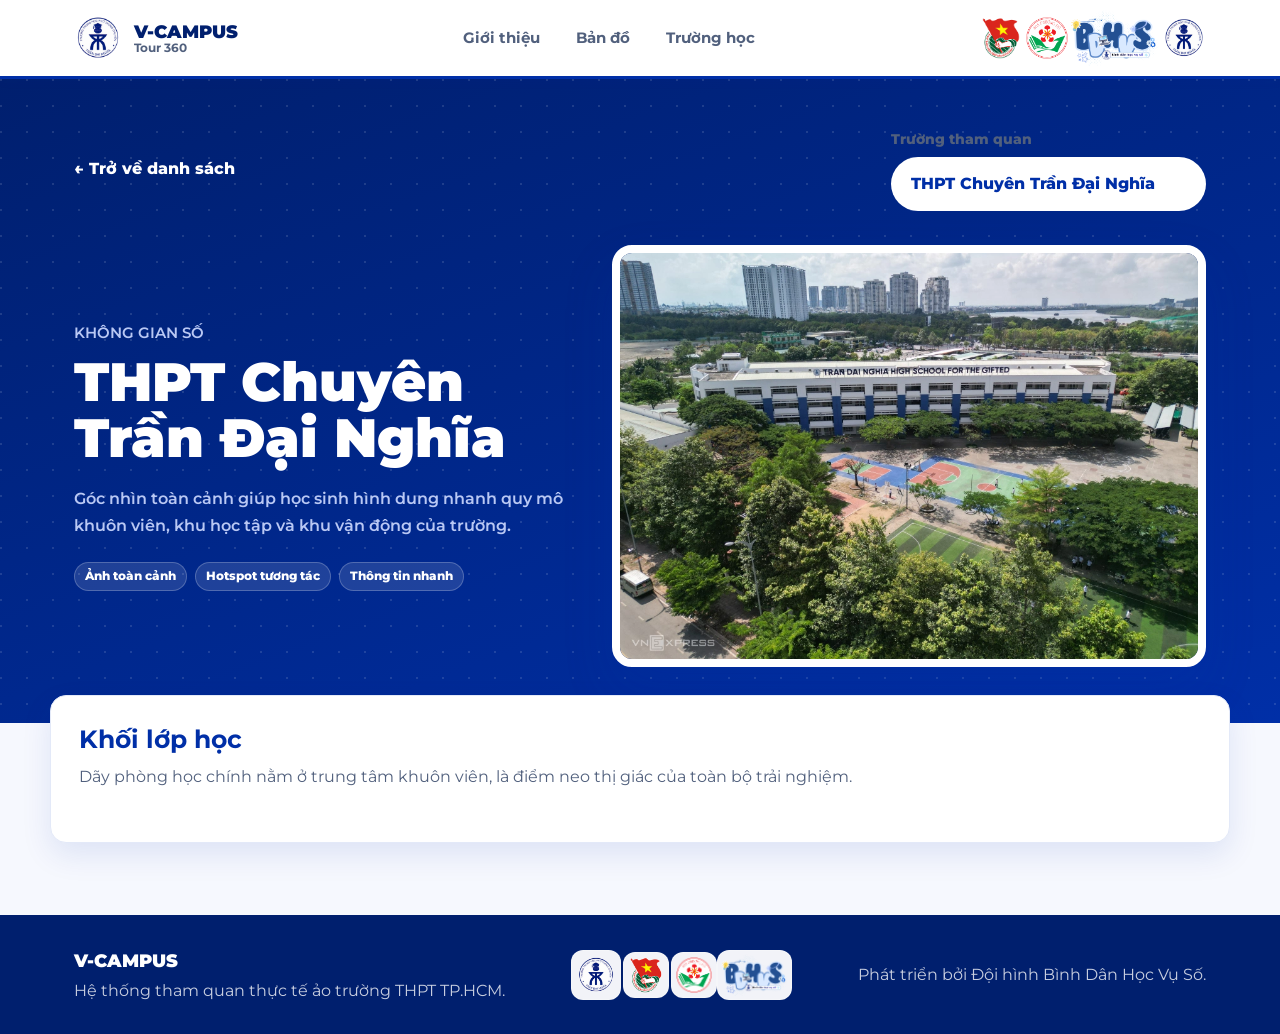
==== tour360.html @ 8bfc9ebc "Update tour360.html" ====
<!DOCTYPE html>
<html lang="vi">
<head>
    <meta charset="UTF-8">
    <meta name="viewport" content="width=device-width, initial-scale=1.0">
    <meta name="description" content="Trải nghiệm tour 360 trong dự án V-CAMPUS.">
    <title>Tour 360 | V-CAMPUS</title>
    <link href="https://fonts.googleapis.com/css2?family=Montserrat:wght@400;500;600;700;800;900&display=swap" rel="stylesheet">
    <link rel="stylesheet" href="assets/css/style.css">
</head>
<body data-page="tour" class="tour-page">
    <header class="site-header">
        <div class="container header-inner">
            <a class="brand" href="index.html" aria-label="V-CAMPUS trang chủ">
                <img src="assets/images/logos/truong.png" alt="Logo Trường THPT chuyên Trần Đại Nghĩa" class="brand-logo">
                <span class="brand-text">
                    <strong>V-CAMPUS</strong>
                    <small>Tour 360</small>
                </span>
            </a>

            <nav class="site-nav" aria-label="Điều hướng chính">
                <a href="index.html#gioi-thieu">Giới thiệu</a>
                <a href="index.html#ban-do">Bản đồ</a>
                <a href="index.html#truong-hoc">Trường học</a>
            </nav>

            <div class="partner-logos" aria-label="Đơn vị đồng hành">
                <img src="assets/images/logos/doan.png" alt="Logo Đoàn Thanh niên">
                <img src="assets/images/logos/hpd.png" alt="Logo Hoa Phượng Đỏ">
                <img src="assets/images/logos/bdhvs-tight.png" alt="Logo Bình Dân Học Vụ Số" class="logo-bdhvs">
                <img src="assets/images/logos/truong.png" alt="Logo Trường THPT chuyên Trần Đại Nghĩa" class="logo-tdn">
            </div>
        </div>
    </header>

    <main>
        <section class="tour-hero">
            <div class="container">
                <div class="tour-topbar">
                    <a class="back-link" href="index.html#truong-hoc">&larr; Trở về danh sách</a>

                    <label class="selector-wrap tour-selector" for="tourSchoolSelect">
                        <span>Trường tham quan</span>
                        <select id="tourSchoolSelect" class="map-selector">
                            <option value="trandainghia">THPT Chuyên Trần Đại Nghĩa</option>
                            <option value="lehongphong">THPT Chuyên Lê Hồng Phong</option>
                        </select>
                    </label>
                </div>

                <div class="tour-grid">
                    <div class="tour-copy">
                        <p class="eyebrow">Không gian số</p>
                        <h1 id="tourTitle">THPT Chuyên Trần Đại Nghĩa</h1>
                        <p id="tourSubtitle">Góc nhìn toàn cảnh giúp học sinh hình dung nhanh quy mô khuôn viên, khu học tập và khu vận động của trường.</p>
                        <div class="tour-status-row" aria-label="Trạng thái tour">
                            <span>Ảnh toàn cảnh</span>
                            <span>Hotspot tương tác</span>
                            <span>Thông tin nhanh</span>
                        </div>
                    </div>

                    <div class="tour-viewer" aria-label="Khung tham quan 360">
                        <img id="tourImage" src="assets/images/anhchinh.png" alt="Không gian tham quan của THPT Chuyên Trần Đại Nghĩa">
                        <div id="tourHotspots"></div>
                    </div>
                </div>
            </div>
        </section>

        <section class="container tour-info" aria-live="polite">
            <h2 id="tourInfoTitle">Khối lớp học</h2>
            <p id="tourInfoText">Dãy phòng học chính nằm ở trung tâm khuôn viên, là điểm neo thị giác của toàn bộ trải nghiệm.</p>
            <div id="tourInfoList" class="tour-info-list"></div>
        </section>
    </main>

    <footer class="site-footer">
        <div class="container footer-inner">
            <div>
                <strong>V-CAMPUS</strong>
                <p>Hệ thống tham quan thực tế ảo trường THPT TP.HCM.</p>
            </div>
            <div class="footer-logos" aria-label="Logo đơn vị đồng hành">
                <img src="assets/images/logos/truong.png" alt="Logo Trường THPT chuyên Trần Đại Nghĩa" class="logo-tdn">
                <img src="assets/images/logos/doan.png" alt="Logo Đoàn Thanh niên">
                <img src="assets/images/logos/hpd.png" alt="Logo Hoa Phượng Đỏ">
                <img src="assets/images/logos/bdhvs-tight.png" alt="Logo Bình Dân Học Vụ Số" class="logo-bdhvs">
            </div>
            <p>Phát triển bởi Đội hình Bình Dân Học Vụ Số.</p>
        </div>
    </footer>

    <script src="assets/js/main.js"></script>
</body>
</html>
---- assets/css/style.css ----
:root {
    --klein: #002FA7;
    --klein-deep: #001F6E;
    --klein-600: #1D47C4;
    --klein-400: #5C7BE0;
    --klein-200: #B9C8F4;
    --klein-50: #EEF2FD;
    --paper: #F6F8FE;
    --white: #FFFFFF;
    --gold: #F4B53F;
    --hpd-red: #E63946;
    --ink: #0E1B3D;
    --ink-soft: #51607D;
    --line: #E3E9F8;
    --radius: 16px;
    --shadow-sm: 0 2px 10px rgba(0, 47, 167, .06);
    --shadow-md: 0 12px 30px rgba(0, 47, 167, .10);
    --shadow-lg: 0 22px 50px rgba(0, 47, 167, .16);
}

* {
    box-sizing: border-box;
    margin: 0;
    padding: 0;
}

html {
    scroll-behavior: smooth;
}

body {
    background: var(--paper);
    color: var(--ink);
    font-family: Montserrat, "Segoe UI", Arial, sans-serif;
    font-size: 1.02rem;
    line-height: 1.7;
    letter-spacing: 0;
}

img {
    display: block;
    max-width: 100%;
}

a {
    color: inherit;
}

button,
select,
a {
    -webkit-tap-highlight-color: transparent;
}

button:focus-visible,
select:focus-visible,
a:focus-visible {
    outline: 3px solid var(--klein-400);
    outline-offset: 3px;
}

.container {
    max-width: 1180px;
    margin: 0 auto;
    padding: 0 24px;
}

.site-header {
    position: sticky;
    top: 0;
    z-index: 50;
    background: rgba(255, 255, 255, .94);
    border-bottom: 3px solid var(--klein);
    box-shadow: var(--shadow-sm);
    backdrop-filter: blur(14px);
}

.header-inner {
    min-height: 76px;
    display: grid;
    grid-template-columns: auto 1fr auto;
    align-items: center;
    gap: 24px;
}

.brand {
    display: inline-flex;
    align-items: center;
    gap: 12px;
    color: var(--klein-deep);
    text-decoration: none;
}

.brand-logo {
    width: 48px;
    height: 48px;
    object-fit: contain;
}

.brand-text {
    display: grid;
    line-height: 1.1;
}

.brand-text strong {
    font-size: 1.1rem;
    font-weight: 900;
}

.brand-text small {
    color: var(--ink-soft);
    font-size: .76rem;
    font-weight: 700;
}

.site-nav {
    display: flex;
    justify-content: center;
    gap: 10px;
}

.site-nav a {
    border-radius: 999px;
    color: var(--ink-soft);
    font-size: .95rem;
    font-weight: 700;
    padding: 8px 13px;
    text-decoration: none;
    transition: background .2s ease, color .2s ease;
}

.site-nav a:hover {
    background: var(--klein-50);
    color: var(--klein);
}

.partner-logos {
    display: flex;
    align-items: center;
    justify-content: flex-end;
    gap: 4px;
}

.partner-logos img {
    width: 42px;
    height: 42px;
    object-fit: contain;
}

.partner-logos .logo-bdhvs {
    width: auto;
    height: 56px;
    margin-left: -2px;
    object-fit: contain;
}

.partner-logos .logo-tdn {
    width: 44px;
    height: 44px;
    margin-left: -1px;
    object-fit: contain;
}

.hero-section {
    position: relative;
    width: 100%;
    margin: 0 0 58px;
    overflow: hidden;
    background:
        radial-gradient(circle at 1px 1px, rgba(255, 255, 255, .13) 1px, transparent 0) 0 0 / 26px 26px,
        linear-gradient(160deg, var(--klein) 0%, #0A37B5 55%, var(--klein-600) 100%);
    color: var(--white);
}

.hero-grid {
    display: grid;
    grid-template-columns: minmax(0, 1fr) minmax(320px, .95fr);
    align-items: center;
    gap: 40px;
    padding-top: 62px;
    padding-bottom: 74px;
}

.eyebrow,
.section-kicker,
.panel-label {
    color: var(--gold);
    font-size: .92rem;
    font-weight: 800;
    text-transform: uppercase;
}

.hero-title {
    margin-top: 8px;
    color: var(--white);
    font-size: 5rem;
    font-weight: 900;
    line-height: .95;
    text-shadow: 4px 4px 0 var(--gold);
}

.hero-subtitle {
    max-width: 620px;
    margin-top: 22px;
    color: var(--klein-200);
    font-size: 1.18rem;
    font-weight: 600;
}

.hero-actions {
    display: flex;
    flex-wrap: wrap;
    gap: 12px;
    margin-top: 28px;
}

.btn {
    display: inline-flex;
    align-items: center;
    justify-content: center;
    min-height: 48px;
    border: 0;
    border-radius: 999px;
    cursor: pointer;
    font: inherit;
    font-weight: 800;
    line-height: 1.2;
    padding: 13px 26px;
    text-align: center;
    text-decoration: none;
    transition: transform .25s ease, box-shadow .25s ease, background .25s ease, color .25s ease, border-color .25s ease;
    white-space: normal;
}

.btn-primary {
    background: var(--klein);
    box-shadow: 0 6px 16px rgba(0, 47, 167, .28);
    color: var(--white);
}

.btn-primary:hover {
    background: var(--klein-deep);
    box-shadow: 0 10px 22px rgba(0, 47, 167, .36);
    transform: translateY(-2px);
}

.btn-ghost {
    background: transparent;
    border: 2px solid rgba(255, 255, 255, .88);
    color: var(--white);
}

.btn-ghost:hover {
    background: var(--white);
    color: var(--klein);
    transform: translateY(-2px);
}

.hero-tags {
    display: flex;
    flex-wrap: wrap;
    gap: 10px;
    margin-top: 24px;
}

.hero-tags span {
    border: 1px solid rgba(255, 255, 255, .26);
    border-radius: 999px;
    color: var(--white);
    font-size: .9rem;
    font-weight: 700;
    padding: 6px 12px;
}

.hero-media {
    position: relative;
    margin: 0;
}

.hero-media img {
    width: 100%;
    aspect-ratio: 16 / 10;
    border: 8px solid var(--white);
    border-radius: 20px;
    box-shadow: var(--shadow-lg);
    object-fit: cover;
}

.hero-media figcaption {
    margin-top: 12px;
    color: rgba(255, 255, 255, .76);
    font-size: .92rem;
    font-weight: 600;
    text-align: center;
}

.hero-floating-panel {
    position: absolute;
    right: 22px;
    bottom: 42px;
    width: min(240px, calc(100% - 44px));
    background: rgba(255, 255, 255, .94);
    border: 1px solid rgba(255, 255, 255, .55);
    border-left: 5px solid var(--gold);
    border-radius: 14px;
    box-shadow: 0 16px 34px rgba(0, 31, 110, .22);
    color: var(--ink);
    display: grid;
    gap: 2px;
    padding: 14px 16px;
}

.hero-floating-panel span {
    color: var(--klein-600);
    font-size: .75rem;
    font-weight: 800;
    text-transform: uppercase;
}

.hero-floating-panel strong {
    color: var(--klein-deep);
    font-size: 1.15rem;
    font-weight: 900;
}

.hero-floating-panel small {
    color: var(--ink-soft);
    font-size: .8rem;
    font-weight: 700;
}

.section-heading {
    max-width: 720px;
}

.section-heading.centered {
    margin: 0 auto 34px;
    text-align: center;
}

.section-heading h2 {
    color: var(--klein);
    font-size: 2.2rem;
    font-weight: 800;
    line-height: 1.18;
    margin-top: 6px;
}

.info-section {
    background: var(--klein-50);
    border: 1px solid var(--line);
    border-radius: var(--radius);
    box-shadow: var(--shadow-sm);
    margin-bottom: 74px;
    padding: 48px 40px;
}

.info-grid {
    display: grid;
    grid-template-columns: repeat(2, minmax(0, 1fr));
    gap: 22px;
    margin-top: 28px;
}

.info-panel {
    background: var(--white);
    border: 1px solid var(--line);
    border-radius: var(--radius);
    padding: 28px;
}

.info-panel h3 {
    color: var(--klein);
    font-size: 1.55rem;
    font-weight: 800;
    line-height: 1.24;
    margin: 8px 0 10px;
}

.campaign-hpd h3 {
    color: var(--hpd-red);
}

.info-panel p,
.school-card p,
.map-details p,
.tour-copy p,
.tour-info p,
.site-footer p {
    color: var(--ink-soft);
}

.process-strip {
    display: grid;
    grid-template-columns: repeat(3, minmax(0, 1fr));
    gap: 12px;
    margin-top: 22px;
}

.process-strip div {
    background: var(--white);
    border: 1px solid var(--line);
    border-radius: 14px;
    display: grid;
    gap: 4px;
    padding: 16px;
}

.process-strip span {
    color: var(--gold);
    font-size: .8rem;
    font-weight: 900;
}

.process-strip strong {
    color: var(--klein);
    font-size: .98rem;
    font-weight: 900;
}

.process-strip p {
    color: var(--ink-soft);
    font-size: .88rem;
    font-weight: 600;
    line-height: 1.5;
}

.map-section {
    margin-bottom: 80px;
}

.map-header {
    display: flex;
    align-items: flex-end;
    justify-content: space-between;
    gap: 24px;
    margin-bottom: 20px;
}

.selector-wrap {
    display: grid;
    gap: 6px;
    min-width: 240px;
}

.selector-wrap span {
    color: var(--ink-soft);
    font-size: .9rem;
    font-weight: 800;
}

.map-selector {
    width: 100%;
    appearance: none;
    background: var(--white);
    border: 2px solid var(--klein);
    border-radius: 999px;
    color: var(--klein);
    cursor: pointer;
    font: inherit;
    font-weight: 800;
    padding: 11px 42px 11px 18px;
}

.map-layout {
    display: grid;
    grid-template-columns: minmax(0, 1fr) 320px;
    gap: 22px;
    align-items: stretch;
}

.map-container {
    position: relative;
    overflow: hidden;
    background: var(--klein-50);
    border: 1px solid var(--line);
    border-radius: 20px;
    box-shadow: var(--shadow-md);
    padding: 18px;
}

.map-image {
    width: 100%;
    min-height: 360px;
    border-radius: 14px;
    object-fit: contain;
}

.map-pins {
    position: absolute;
    inset: 18px;
}

.map-legend {
    position: absolute;
    left: 34px;
    bottom: 34px;
    display: flex;
    flex-wrap: wrap;
    gap: 8px;
    background: rgba(255, 255, 255, .92);
    border: 1px solid var(--line);
    border-radius: 999px;
    box-shadow: var(--shadow-sm);
    padding: 8px 10px;
}

.map-legend span {
    align-items: center;
    color: var(--ink-soft);
    display: inline-flex;
    font-size: .78rem;
    font-weight: 800;
    gap: 6px;
}

.dot {
    width: 10px;
    height: 10px;
    border-radius: 50%;
    display: inline-block;
}

.dot-school {
    background: var(--klein);
}

.dot-active {
    background: var(--gold);
}

.map-pin {
    position: absolute;
    width: 24px;
    height: 24px;
    background: var(--klein);
    border: 3px solid var(--white);
    border-radius: 50%;
    box-shadow: 0 4px 10px rgba(0, 31, 110, .45);
    cursor: pointer;
    transform: translate(-50%, -50%);
    transition: transform .25s ease, background .25s ease;
}

.map-pin:hover,
.map-pin:focus-visible,
.map-pin.is-active {
    background: var(--gold);
    transform: translate(-50%, -50%) scale(1.55);
}

.map-pin::after {
    position: absolute;
    left: 50%;
    top: -42px;
    transform: translateX(-50%);
    background: var(--klein-deep);
    border-radius: 8px;
    color: var(--white);
    content: attr(data-title);
    font-size: .78rem;
    font-weight: 800;
    opacity: 0;
    padding: 6px 10px;
    pointer-events: none;
    transition: opacity .2s ease, top .2s ease;
    white-space: nowrap;
}

.map-pin:hover::after,
.map-pin:focus-visible::after,
.map-pin.is-active::after {
    opacity: 1;
    top: -36px;
}

.map-details {
    align-self: stretch;
    background: var(--white);
    border: 1px solid var(--line);
    border-radius: var(--radius);
    box-shadow: var(--shadow-sm);
    display: flex;
    flex-direction: column;
    justify-content: center;
    padding: 28px;
}

.map-details h3 {
    color: var(--klein);
    font-size: 1.45rem;
    font-weight: 800;
    line-height: 1.24;
    margin: 14px 0 10px;
}

.map-details .btn {
    align-self: flex-start;
    margin-top: 22px;
}

.badge {
    align-self: flex-start;
    background: var(--klein-200);
    border-radius: 999px;
    color: var(--klein-deep);
    display: inline-flex;
    font-size: .82rem;
    font-weight: 800;
    line-height: 1.2;
    padding: 6px 12px;
}

.schools-section {
    margin-bottom: 84px;
}

.card-grid {
    display: grid;
    grid-template-columns: repeat(2, minmax(0, 1fr));
    gap: 28px;
}

.school-card {
    overflow: hidden;
    background: var(--white);
    border: 1px solid var(--line);
    border-radius: var(--radius);
    box-shadow: var(--shadow-sm);
    display: flex;
    flex-direction: column;
    transition: transform .25s ease, border-color .25s ease, box-shadow .25s ease;
}

.school-card:hover {
    border-color: var(--klein-400);
    box-shadow: 0 18px 36px rgba(0, 47, 167, .14);
    transform: translateY(-8px);
}

.school-card img {
    width: 100%;
    aspect-ratio: 16 / 9;
    object-fit: cover;
}

.card-content {
    display: flex;
    flex: 1;
    flex-direction: column;
    padding: 26px;
}

.card-content h3 {
    color: var(--klein);
    font-size: 1.3rem;
    font-weight: 800;
    line-height: 1.25;
    margin: 12px 0 10px;
}

.card-content p {
    flex: 1;
    margin-bottom: 16px;
}

.card-content .btn {
    align-self: flex-start;
}

.card-meta,
.tour-status-row {
    display: flex;
    flex-wrap: wrap;
    gap: 8px;
}

.card-meta {
    margin-bottom: 22px;
}

.card-meta span,
.tour-status-row span {
    border: 1px solid var(--line);
    border-radius: 999px;
    color: var(--klein-deep);
    font-size: .78rem;
    font-weight: 800;
    line-height: 1.2;
    padding: 6px 10px;
}

.card-meta span {
    background: var(--klein-50);
}

.site-footer {
    background: var(--klein-deep);
    color: var(--white);
    padding: 30px 0;
}

.footer-inner {
    display: flex;
    align-items: center;
    justify-content: space-between;
    gap: 24px;
}

.site-footer strong {
    font-size: 1.15rem;
    font-weight: 900;
}

.site-footer p {
    color: rgba(255, 255, 255, .78);
}

.footer-logos {
    display: flex;
    align-items: center;
    justify-content: center;
    gap: 2px;
    flex-shrink: 0;
}

.footer-logos img {
    width: 46px;
    height: 46px;
    object-fit: contain;
    background: rgba(255, 255, 255, .95);
    border: 1px solid rgba(255, 255, 255, .22);
    border-radius: 12px;
    padding: 4px;
}

.footer-logos .logo-tdn {
    width: 50px;
    height: 50px;
}

.footer-logos .logo-bdhvs {
    width: auto;
    height: 50px;
    margin-left: -2px;
    padding: 3px;
}

.reveal {
    opacity: 0;
    transform: translateY(24px);
    transition: opacity .6s ease, transform .6s ease;
}

.reveal.in {
    opacity: 1;
    transform: none;
}

.tour-page {
    min-height: 100vh;
}

.tour-hero {
    background:
        radial-gradient(circle at 1px 1px, rgba(255, 255, 255, .12) 1px, transparent 0) 0 0 / 26px 26px,
        linear-gradient(160deg, var(--klein-deep), var(--klein));
    color: var(--white);
    padding: 48px 0 56px;
}

.tour-topbar {
    align-items: center;
    display: flex;
    justify-content: space-between;
    gap: 18px;
    margin-bottom: 34px;
}

.back-link {
    color: var(--white);
    font-weight: 800;
    text-decoration: none;
}

.tour-selector {
    max-width: 320px;
}

.tour-selector .map-selector {
    border-color: rgba(255, 255, 255, .82);
}

.tour-grid {
    align-items: center;
    display: grid;
    grid-template-columns: minmax(0, .85fr) minmax(360px, 1fr);
    gap: 34px;
}

.tour-copy h1 {
    font-size: 3.35rem;
    font-weight: 900;
    line-height: 1.05;
    margin: 8px 0 18px;
}

.tour-copy p {
    color: var(--klein-200);
    font-weight: 600;
}

.tour-status-row {
    margin-top: 22px;
}

.tour-status-row span {
    background: rgba(255, 255, 255, .12);
    border-color: rgba(255, 255, 255, .22);
    color: var(--white);
}

.tour-viewer {
    position: relative;
    overflow: hidden;
    min-height: 390px;
    background: var(--klein-deep);
    border: 8px solid var(--white);
    border-radius: 20px;
    box-shadow: var(--shadow-lg);
}

.tour-viewer img {
    width: 100%;
    height: 100%;
    min-height: 390px;
    object-fit: cover;
    transition: transform 1.2s ease;
}

.tour-viewer:hover img {
    transform: scale(1.04);
}

.hotspot {
    position: absolute;
    width: 34px;
    height: 34px;
    background: var(--gold);
    border: 3px solid var(--white);
    border-radius: 50%;
    box-shadow: 0 10px 20px rgba(0, 31, 110, .28);
    cursor: pointer;
    transform: translate(-50%, -50%);
}

.hotspot::after {
    position: absolute;
    inset: -9px;
    border: 1px solid rgba(255, 255, 255, .8);
    border-radius: 50%;
    content: "";
}

.hotspot:hover,
.hotspot:focus-visible,
.hotspot.is-active {
    background: var(--klein);
}

.tour-info {
    background: var(--white);
    border: 1px solid var(--line);
    border-radius: var(--radius);
    box-shadow: var(--shadow-md);
    margin: -28px auto 72px;
    padding: 28px;
    position: relative;
}

.tour-info h2 {
    color: var(--klein);
    font-size: 1.55rem;
    line-height: 1.25;
    margin-bottom: 8px;
}

.tour-info-list {
    display: grid;
    gap: 12px;
    grid-template-columns: repeat(3, minmax(0, 1fr));
    margin-top: 24px;
}

.tour-info-list div {
    background: var(--klein-50);
    border-radius: 12px;
    padding: 16px;
}

.tour-info-list strong {
    color: var(--klein);
    display: block;
    font-size: .9rem;
}

@media (max-width: 1040px) {
    .header-inner {
        grid-template-columns: 1fr;
        gap: 12px;
        padding-bottom: 14px;
        padding-top: 14px;
    }

    .brand,
    .site-nav,
    .partner-logos {
        justify-content: center;
    }

    .hero-grid,
    .map-layout,
    .tour-grid {
        grid-template-columns: 1fr;
    }

    .map-details {
        justify-content: flex-start;
    }
}

@media (max-width: 780px) {
    body {
        font-size: 1rem;
    }

    .container {
        padding: 0 18px;
    }

    .site-nav {
        flex-wrap: wrap;
    }

    .header-inner {
        gap: 8px;
        min-height: 0;
        padding-bottom: 10px;
        padding-top: 10px;
    }

    .partner-logos {
        display: none;
    }

    .hero-section {
        margin-bottom: 28px;
    }

    .hero-grid {
        gap: 18px;
        padding-top: 30px;
        padding-bottom: 38px;
    }

    .hero-title {
        font-size: 2.85rem;
    }

    .hero-subtitle {
        font-size: 1.02rem;
        line-height: 1.55;
        margin-top: 14px;
    }

    .hero-actions {
        margin-top: 18px;
    }

    .hero-floating-panel,
    .hero-tags,
    .hero-media figcaption {
        display: none;
    }

    .hero-media img {
        border-width: 6px;
        max-height: 175px;
    }

    .btn {
        min-height: 44px;
        padding: 11px 20px;
    }

    .section-heading h2 {
        font-size: 1.75rem;
    }

    .info-section {
        padding: 30px 20px;
    }

    .info-grid,
    .process-strip,
    .card-grid,
    .tour-info-list {
        grid-template-columns: 1fr;
    }

    .map-header,
    .footer-inner,
    .tour-topbar {
        align-items: stretch;
        flex-direction: column;
    }

    .selector-wrap,
    .tour-selector {
        max-width: none;
        width: 100%;
    }

    .map-container {
        padding: 12px;
    }

    .map-pins {
        inset: 12px;
    }

    .map-legend {
        left: 20px;
        right: 20px;
        bottom: 20px;
        border-radius: 14px;
        justify-content: center;
    }

    .map-image {
        min-height: 260px;
    }

    .map-pin::after {
        display: none;
    }

    .tour-copy h1 {
        font-size: 2.35rem;
    }

    .tour-viewer,
    .tour-viewer img {
        min-height: 280px;
    }
}

@media (prefers-reduced-motion: reduce) {
    html {
        scroll-behavior: auto;
    }

    *,
    *::before,
    *::after {
        transition-duration: .01ms !important;
        animation-duration: .01ms !important;
        animation-iteration-count: 1 !important;
    }

    .reveal {
        opacity: 1;
        transform: none;
    }
}
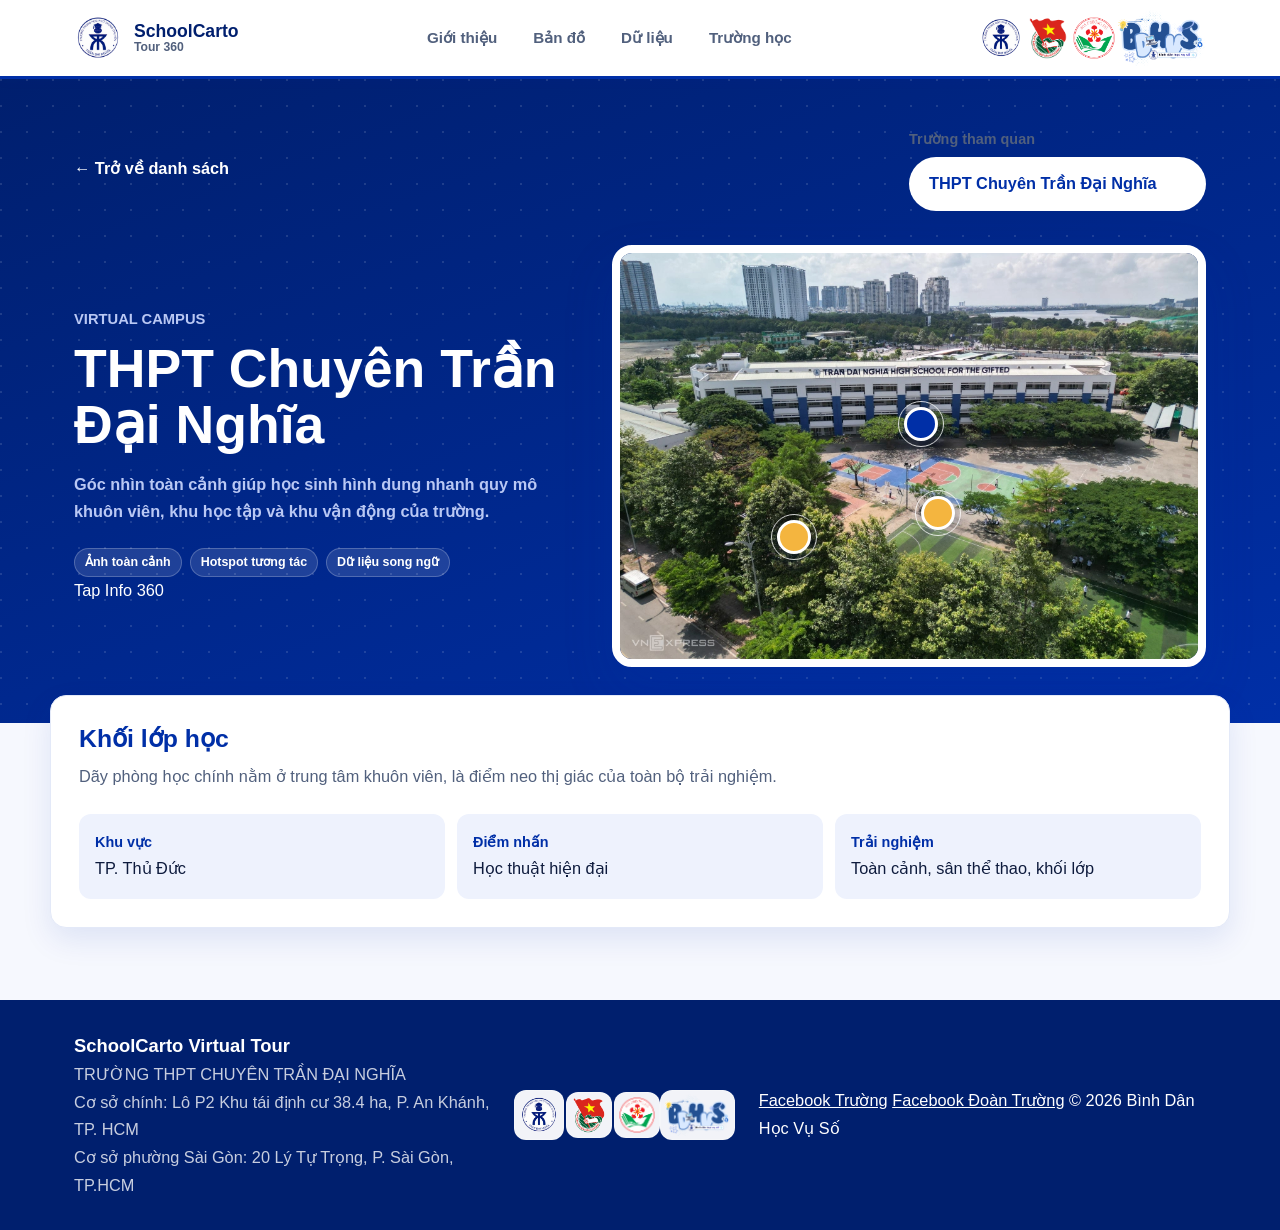
==== commit fc12fc1c: "Update tour360.html" ====
--- a/tour360.html
+++ b/tour360.html
@@ -3,18 +3,18 @@
 <head>
     <meta charset="UTF-8">
     <meta name="viewport" content="width=device-width, initial-scale=1.0">
-    <meta name="description" content="Trải nghiệm tour 360 trong dự án V-CAMPUS.">
-    <title>Tour 360 | V-CAMPUS</title>
-    <link href="https://fonts.googleapis.com/css2?family=Montserrat:wght@400;500;600;700;800;900&display=swap" rel="stylesheet">
+    <meta name="description" content="Trải nghiệm tour 360 trong dự án SchoolCarto Virtual Tour.">
+    <title>Tour 360 | SchoolCarto Virtual Tour</title>
+    <link href="https://fonts.googleapis.com/css2?family=Noto+Serif:wght@400;500;600;700;800&family=Sigmar+One&display=swap" rel="stylesheet">
     <link rel="stylesheet" href="assets/css/style.css">
 </head>
 <body data-page="tour" class="tour-page">
     <header class="site-header">
         <div class="container header-inner">
-            <a class="brand" href="index.html" aria-label="V-CAMPUS trang chủ">
+            <a class="brand" href="index.html" aria-label="SchoolCarto Virtual Tour trang chủ">
                 <img src="assets/images/logos/truong.png" alt="Logo Trường THPT chuyên Trần Đại Nghĩa" class="brand-logo">
                 <span class="brand-text">
-                    <strong>V-CAMPUS</strong>
+                    <strong>SchoolCarto</strong>
                     <small>Tour 360</small>
                 </span>
             </a>
@@ -22,14 +22,15 @@
             <nav class="site-nav" aria-label="Điều hướng chính">
                 <a href="index.html#gioi-thieu">Giới thiệu</a>
                 <a href="index.html#ban-do">Bản đồ</a>
+                <a href="index.html#du-lieu">Dữ liệu</a>
                 <a href="index.html#truong-hoc">Trường học</a>
             </nav>
 
             <div class="partner-logos" aria-label="Đơn vị đồng hành">
+                <img src="assets/images/logos/truong.png" alt="Logo Trường THPT chuyên Trần Đại Nghĩa" class="logo-tdn">
                 <img src="assets/images/logos/doan.png" alt="Logo Đoàn Thanh niên">
                 <img src="assets/images/logos/hpd.png" alt="Logo Hoa Phượng Đỏ">
                 <img src="assets/images/logos/bdhvs-tight.png" alt="Logo Bình Dân Học Vụ Số" class="logo-bdhvs">
-                <img src="assets/images/logos/truong.png" alt="Logo Trường THPT chuyên Trần Đại Nghĩa" class="logo-tdn">
             </div>
         </div>
     </header>
@@ -51,13 +52,18 @@
 
                 <div class="tour-grid">
                     <div class="tour-copy">
-                        <p class="eyebrow">Không gian số</p>
+                        <p class="eyebrow">Virtual campus</p>
                         <h1 id="tourTitle">THPT Chuyên Trần Đại Nghĩa</h1>
                         <p id="tourSubtitle">Góc nhìn toàn cảnh giúp học sinh hình dung nhanh quy mô khuôn viên, khu học tập và khu vận động của trường.</p>
                         <div class="tour-status-row" aria-label="Trạng thái tour">
                             <span>Ảnh toàn cảnh</span>
                             <span>Hotspot tương tác</span>
-                            <span>Thông tin nhanh</span>
+                            <span>Dữ liệu song ngữ</span>
+                        </div>
+                        <div class="hero-sticker-row tour-sticker-row" aria-hidden="true">
+                            <span>Tap</span>
+                            <span>Info</span>
+                            <span>360</span>
                         </div>
                     </div>
 
@@ -79,8 +85,10 @@
     <footer class="site-footer">
         <div class="container footer-inner">
             <div>
-                <strong>V-CAMPUS</strong>
-                <p>Hệ thống tham quan thực tế ảo trường THPT TP.HCM.</p>
+                <strong>SchoolCarto Virtual Tour</strong>
+                <p>TRƯỜNG THPT CHUYÊN TRẦN ĐẠI NGHĨA</p>
+                <p>Cơ sở chính: Lô P2 Khu tái định cư 38.4 ha, P. An Khánh, TP. HCM</p>
+                <p>Cơ sở phường Sài Gòn: 20 Lý Tự Trọng, P. Sài Gòn, TP.HCM</p>
             </div>
             <div class="footer-logos" aria-label="Logo đơn vị đồng hành">
                 <img src="assets/images/logos/truong.png" alt="Logo Trường THPT chuyên Trần Đại Nghĩa" class="logo-tdn">
@@ -88,7 +96,11 @@
                 <img src="assets/images/logos/hpd.png" alt="Logo Hoa Phượng Đỏ">
                 <img src="assets/images/logos/bdhvs-tight.png" alt="Logo Bình Dân Học Vụ Số" class="logo-bdhvs">
             </div>
-            <p>Phát triển bởi Đội hình Bình Dân Học Vụ Số.</p>
+            <div class="footer-links">
+                <a href="https://www.facebook.com/thptchuyentrandainghia">Facebook Trường</a>
+                <a href="https://www.facebook.com/doantruongtdn">Facebook Đoàn Trường</a>
+                <span>© 2026 Bình Dân Học Vụ Số</span>
+            </div>
         </div>
     </footer>
 
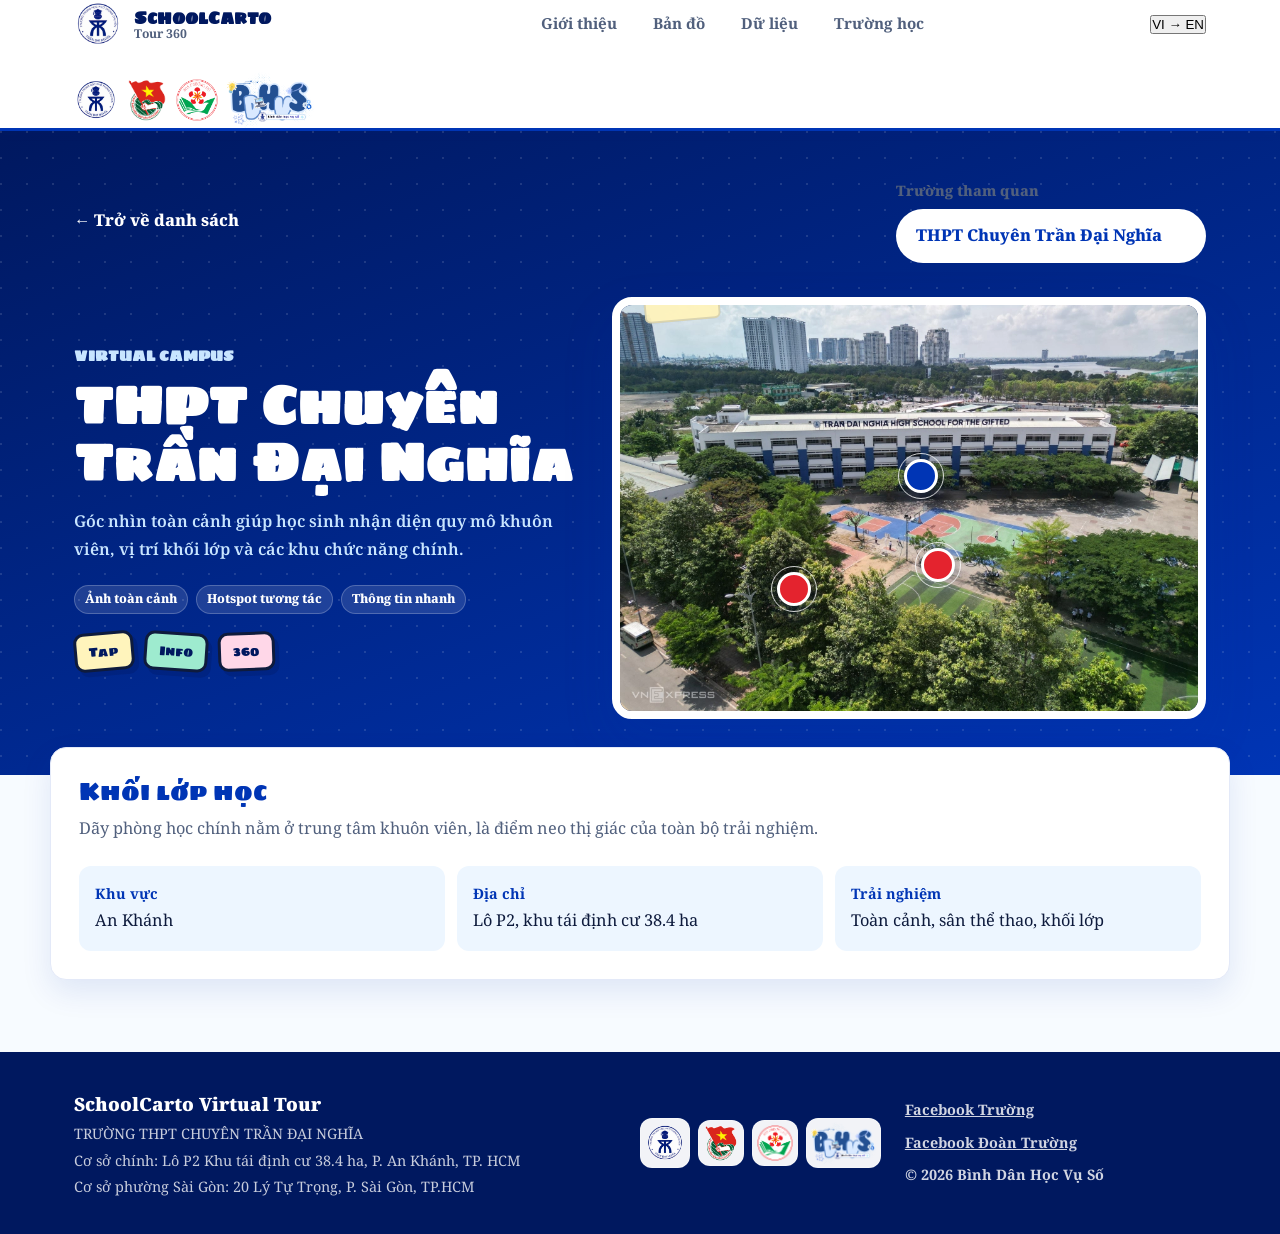
==== commit 7311196e: "Update tour360.html" ====
--- a/tour360.html
+++ b/tour360.html
@@ -25,6 +25,12 @@
                 <a href="index.html#du-lieu">Dữ liệu</a>
                 <a href="index.html#truong-hoc">Trường học</a>
             </nav>
+
+            <button class="language-toggle" type="button" aria-label="Chuyển ngôn ngữ" aria-pressed="false" data-lang-toggle>
+                <span data-lang-current>VI</span>
+                <span class="lang-arrow" aria-hidden="true">&rarr;</span>
+                <span data-lang-next>EN</span>
+            </button>
 
             <div class="partner-logos" aria-label="Đơn vị đồng hành">
                 <img src="assets/images/logos/truong.png" alt="Logo Trường THPT chuyên Trần Đại Nghĩa" class="logo-tdn">
@@ -58,7 +64,7 @@
                         <div class="tour-status-row" aria-label="Trạng thái tour">
                             <span>Ảnh toàn cảnh</span>
                             <span>Hotspot tương tác</span>
-                            <span>Dữ liệu song ngữ</span>
+                            <span>Thông tin nhanh</span>
                         </div>
                         <div class="hero-sticker-row tour-sticker-row" aria-hidden="true">
                             <span>Tap</span>
--- a/assets/css/style.css
+++ b/assets/css/style.css
@@ -1,14 +1,18 @@
 :root {
-    --klein: #002FA7;
-    --klein-deep: #001F6E;
-    --klein-600: #1D47C4;
-    --klein-400: #5C7BE0;
-    --klein-200: #B9C8F4;
-    --klein-50: #EEF2FD;
-    --paper: #F6F8FE;
+    --klein: #0035B5;
+    --klein-deep: #00185F;
+    --klein-600: #1E55D6;
+    --klein-400: #70A7FF;
+    --klein-200: #C8E5FF;
+    --klein-50: #EDF6FF;
+    --paper: #F7FBFF;
     --white: #FFFFFF;
-    --gold: #F4B53F;
-    --hpd-red: #E63946;
+    --gold: #F5B942;
+    --hpd-red: #E4232E;
+    --red-soft: #FFE9EC;
+    --mint: #9EEBCF;
+    --pink: #FFD7E8;
+    --paper-yellow: #FFF4BC;
     --ink: #0E1B3D;
     --ink-soft: #51607D;
     --line: #E3E9F8;
@@ -26,15 +30,28 @@
 
 html {
     scroll-behavior: smooth;
+    overflow-x: hidden;
 }
 
 body {
     background: var(--paper);
     color: var(--ink);
-    font-family: Montserrat, "Segoe UI", Arial, sans-serif;
+    font-family: "Noto Serif", Georgia, serif;
     font-size: 1.02rem;
     line-height: 1.7;
     letter-spacing: 0;
+    overflow-x: hidden;
+}
+
+h1,
+h2,
+h3,
+.brand-text strong,
+.eyebrow,
+.section-kicker,
+.panel-label {
+    font-family: "Sigmar One", "Noto Serif", Georgia, serif;
+    font-weight: 400;
 }
 
 img {
@@ -138,7 +155,7 @@
     display: flex;
     align-items: center;
     justify-content: flex-end;
-    gap: 4px;
+    gap: 8px;
 }
 
 .partner-logos img {
@@ -150,14 +167,12 @@
 .partner-logos .logo-bdhvs {
     width: auto;
     height: 56px;
-    margin-left: -2px;
     object-fit: contain;
 }
 
 .partner-logos .logo-tdn {
     width: 44px;
     height: 44px;
-    margin-left: -1px;
     object-fit: contain;
 }
 
@@ -172,6 +187,37 @@
     color: var(--white);
 }
 
+.hero-section::before,
+.hero-section::after {
+    position: absolute;
+    content: "";
+    pointer-events: none;
+}
+
+.hero-section::before {
+    right: min(7vw, 86px);
+    top: 34px;
+    width: 94px;
+    height: 18px;
+    background: var(--hpd-red);
+    border: 3px solid var(--white);
+    border-radius: 4px;
+    transform: rotate(8deg);
+    box-shadow: 0 10px 0 rgba(255, 255, 255, .14);
+}
+
+.hero-section::after {
+    left: min(6vw, 70px);
+    bottom: 40px;
+    width: 126px;
+    height: 126px;
+    background:
+        linear-gradient(90deg, rgba(255, 255, 255, .18) 50%, transparent 0) 0 0 / 18px 18px,
+        linear-gradient(rgba(255, 255, 255, .18) 50%, transparent 0) 0 0 / 18px 18px;
+    opacity: .55;
+    transform: rotate(-8deg);
+}
+
 .hero-grid {
     display: grid;
     grid-template-columns: minmax(0, 1fr) minmax(320px, .95fr);
@@ -184,19 +230,32 @@
 .eyebrow,
 .section-kicker,
 .panel-label {
-    color: var(--gold);
+    color: var(--hpd-red);
     font-size: .92rem;
-    font-weight: 800;
     text-transform: uppercase;
 }
 
 .hero-title {
+    position: relative;
+    width: fit-content;
     margin-top: 8px;
     color: var(--white);
-    font-size: 5rem;
-    font-weight: 900;
+    font-size: 4.55rem;
     line-height: .95;
-    text-shadow: 4px 4px 0 var(--gold);
+    overflow-wrap: anywhere;
+    text-shadow: 4px 4px 0 var(--hpd-red);
+}
+
+.hero-title::after {
+    position: absolute;
+    left: 6px;
+    right: 10px;
+    bottom: -12px;
+    height: 10px;
+    background:
+        linear-gradient(135deg, transparent 0 35%, var(--gold) 36% 64%, transparent 65%) 0 0 / 18px 10px repeat-x;
+    content: "";
+    transform: rotate(-1deg);
 }
 
 .hero-subtitle {
@@ -205,6 +264,14 @@
     color: var(--klein-200);
     font-size: 1.18rem;
     font-weight: 600;
+}
+
+.hero-subtitle-en {
+    color: rgba(255, 255, 255, .86);
+    font-size: .98rem;
+    font-style: italic;
+    font-weight: 700;
+    margin-top: 8px;
 }
 
 .hero-actions {
@@ -272,6 +339,39 @@
     padding: 6px 12px;
 }
 
+.hero-sticker-row {
+    display: flex;
+    flex-wrap: wrap;
+    gap: 10px;
+    margin-top: 18px;
+}
+
+.hero-sticker-row span {
+    animation: stickerBob 3.4s ease-in-out infinite;
+    background: var(--paper-yellow);
+    border: 3px solid var(--ink);
+    border-radius: 10px;
+    box-shadow: 4px 5px 0 rgba(0, 24, 95, .28);
+    color: var(--klein-deep);
+    font-family: "Sigmar One", "Noto Serif", Georgia, serif;
+    font-size: .82rem;
+    line-height: 1;
+    padding: 10px 12px;
+    transform: rotate(-5deg);
+}
+
+.hero-sticker-row span:nth-child(2) {
+    animation-delay: .35s;
+    background: var(--mint);
+    transform: rotate(4deg);
+}
+
+.hero-sticker-row span:nth-child(3) {
+    animation-delay: .7s;
+    background: var(--pink);
+    transform: rotate(-2deg);
+}
+
 .hero-media {
     position: relative;
     margin: 0;
@@ -294,6 +394,56 @@
     text-align: center;
 }
 
+.pin-mascot {
+    position: absolute;
+    left: -18px;
+    top: -22px;
+    width: 72px;
+    height: 72px;
+    background: var(--hpd-red);
+    border: 5px solid var(--white);
+    border-radius: 50% 50% 50% 8px;
+    box-shadow: 8px 10px 0 rgba(0, 24, 95, .22);
+    animation: stickerBob 3.8s ease-in-out infinite;
+    transform: rotate(-18deg);
+}
+
+.pin-mascot span,
+.pin-mascot::before,
+.pin-mascot::after {
+    position: absolute;
+    content: "";
+}
+
+.pin-mascot span {
+    left: 18px;
+    top: 23px;
+    width: 9px;
+    height: 9px;
+    background: var(--white);
+    border-radius: 50%;
+    box-shadow: 24px 0 0 var(--white);
+}
+
+.pin-mascot::before {
+    left: 24px;
+    top: 40px;
+    width: 22px;
+    height: 10px;
+    border-bottom: 4px solid var(--white);
+    border-radius: 0 0 999px 999px;
+}
+
+.pin-mascot::after {
+    right: -17px;
+    top: 6px;
+    width: 18px;
+    height: 18px;
+    background: var(--gold);
+    border: 4px solid var(--white);
+    clip-path: polygon(50% 0, 64% 34%, 100% 38%, 72% 60%, 82% 100%, 50% 76%, 18% 100%, 28% 60%, 0 38%, 36% 34%);
+}
+
 .hero-floating-panel {
     position: absolute;
     right: 22px;
@@ -301,7 +451,8 @@
     width: min(240px, calc(100% - 44px));
     background: rgba(255, 255, 255, .94);
     border: 1px solid rgba(255, 255, 255, .55);
-    border-left: 5px solid var(--gold);
+    animation: floatBadge 4.2s ease-in-out infinite;
+    border-left: 5px solid var(--hpd-red);
     border-radius: 14px;
     box-shadow: 0 16px 34px rgba(0, 31, 110, .22);
     color: var(--ink);
@@ -311,7 +462,7 @@
 }
 
 .hero-floating-panel span {
-    color: var(--klein-600);
+    color: var(--hpd-red);
     font-size: .75rem;
     font-weight: 800;
     text-transform: uppercase;
@@ -341,9 +492,14 @@
 .section-heading h2 {
     color: var(--klein);
     font-size: 2.2rem;
-    font-weight: 800;
     line-height: 1.18;
     margin-top: 6px;
+}
+
+.section-note {
+    color: var(--ink-soft);
+    font-weight: 600;
+    margin-top: 10px;
 }
 
 .info-section {
@@ -363,10 +519,27 @@
 }
 
 .info-panel {
+    position: relative;
     background: var(--white);
     border: 1px solid var(--line);
     border-radius: var(--radius);
     padding: 28px;
+}
+
+.info-panel::after,
+.address-card::after,
+.school-card::after {
+    position: absolute;
+    right: 16px;
+    top: -10px;
+    width: 46px;
+    height: 18px;
+    background: rgba(255, 244, 188, .88);
+    border: 2px solid rgba(0, 24, 95, .12);
+    border-radius: 5px;
+    box-shadow: 0 4px 10px rgba(0, 47, 167, .08);
+    content: "";
+    transform: rotate(5deg);
 }
 
 .info-panel h3 {
@@ -398,6 +571,7 @@
 }
 
 .process-strip div {
+    position: relative;
     background: var(--white);
     border: 1px solid var(--line);
     border-radius: 14px;
@@ -406,8 +580,20 @@
     padding: 16px;
 }
 
+.process-strip div::before {
+    position: absolute;
+    right: 14px;
+    top: 14px;
+    width: 24px;
+    height: 24px;
+    border: 3px solid var(--klein-200);
+    border-left-color: var(--hpd-red);
+    border-radius: 50%;
+    content: "";
+}
+
 .process-strip span {
-    color: var(--gold);
+    color: var(--hpd-red);
     font-size: .8rem;
     font-weight: 900;
 }
@@ -423,6 +609,78 @@
     font-size: .88rem;
     font-weight: 600;
     line-height: 1.5;
+}
+
+.playful-strip {
+    display: grid;
+    grid-template-columns: repeat(4, minmax(0, 1fr));
+    gap: 14px;
+    margin-bottom: 70px;
+}
+
+.play-token {
+    position: relative;
+    overflow: hidden;
+    background: var(--white);
+    border: 3px solid var(--klein);
+    border-radius: 14px;
+    box-shadow: 7px 8px 0 rgba(0, 53, 181, .14);
+    display: grid;
+    gap: 8px;
+    min-height: 110px;
+    padding: 18px;
+    transform: rotate(-1.5deg);
+    transition: transform .2s ease, box-shadow .2s ease;
+}
+
+.play-token:nth-child(2) {
+    border-color: var(--hpd-red);
+    transform: rotate(1.5deg);
+}
+
+.play-token:nth-child(3) {
+    border-color: var(--mint);
+    transform: rotate(-.8deg);
+}
+
+.play-token:nth-child(4) {
+    border-color: var(--gold);
+    transform: rotate(1deg);
+}
+
+.play-token::before {
+    position: absolute;
+    right: -18px;
+    top: -18px;
+    width: 58px;
+    height: 58px;
+    background: var(--paper-yellow);
+    border: 3px solid var(--ink);
+    border-radius: 18px;
+    content: "";
+    transform: rotate(14deg);
+}
+
+.play-token:hover {
+    box-shadow: 9px 10px 0 rgba(0, 53, 181, .2);
+    transform: translateY(-4px) rotate(0deg);
+}
+
+.play-token span {
+    color: var(--hpd-red);
+    font-family: "Sigmar One", "Noto Serif", Georgia, serif;
+    font-size: .84rem;
+    line-height: 1;
+    position: relative;
+    z-index: 1;
+}
+
+.play-token strong {
+    color: var(--klein-deep);
+    font-size: 1.08rem;
+    font-weight: 900;
+    position: relative;
+    z-index: 1;
 }
 
 .map-section {
@@ -479,6 +737,31 @@
     padding: 18px;
 }
 
+.map-container::before {
+    position: absolute;
+    right: 22px;
+    top: 22px;
+    z-index: 2;
+    background: var(--hpd-red);
+    border: 3px solid var(--white);
+    border-radius: 999px;
+    box-shadow: 4px 5px 0 rgba(0, 24, 95, .18);
+    color: var(--white);
+    content: "Pin!";
+    font-family: "Sigmar One", "Noto Serif", Georgia, serif;
+    font-size: .72rem;
+    line-height: 1;
+    padding: 8px 10px;
+    pointer-events: none;
+    transform: rotate(7deg);
+}
+
+.map-stage {
+    position: relative;
+    overflow: hidden;
+    border-radius: 14px;
+}
+
 .map-image {
     width: 100%;
     min-height: 360px;
@@ -488,21 +771,21 @@
 
 .map-pins {
     position: absolute;
-    inset: 18px;
+    inset: 0;
 }
 
 .map-legend {
-    position: absolute;
-    left: 34px;
-    bottom: 34px;
     display: flex;
     flex-wrap: wrap;
+    justify-content: center;
     gap: 8px;
     background: rgba(255, 255, 255, .92);
     border: 1px solid var(--line);
     border-radius: 999px;
     box-shadow: var(--shadow-sm);
+    margin: 14px auto 0;
     padding: 8px 10px;
+    width: fit-content;
 }
 
 .map-legend span {
@@ -526,7 +809,7 @@
 }
 
 .dot-active {
-    background: var(--gold);
+    background: var(--hpd-red);
 }
 
 .map-pin {
@@ -542,10 +825,21 @@
     transition: transform .25s ease, background .25s ease;
 }
 
+.map-pin::before {
+    position: absolute;
+    inset: -9px;
+    border: 2px solid rgba(228, 35, 46, .42);
+    border-radius: 50%;
+    content: "";
+    opacity: 0;
+    transform: scale(.7);
+    transition: opacity .25s ease, transform .25s ease;
+}
+
 .map-pin:hover,
 .map-pin:focus-visible,
 .map-pin.is-active {
-    background: var(--gold);
+    background: var(--hpd-red);
     transform: translate(-50%, -50%) scale(1.55);
 }
 
@@ -574,6 +868,13 @@
     top: -36px;
 }
 
+.map-pin:hover::before,
+.map-pin:focus-visible::before,
+.map-pin.is-active::before {
+    opacity: 1;
+    transform: scale(1);
+}
+
 .map-details {
     align-self: stretch;
     background: var(--white);
@@ -594,6 +895,26 @@
     margin: 14px 0 10px;
 }
 
+.map-details .school-en {
+    color: var(--hpd-red);
+    font-size: .88rem;
+    font-style: italic;
+    font-weight: 800;
+    margin-bottom: 8px;
+}
+
+.map-details .school-address {
+    background: var(--klein-50);
+    border-left: 4px solid var(--hpd-red);
+    border-radius: 8px;
+    color: var(--klein-deep);
+    font-size: .88rem;
+    font-weight: 800;
+    line-height: 1.5;
+    margin-top: 12px;
+    padding: 10px 12px;
+}
+
 .map-details .btn {
     align-self: flex-start;
     margin-top: 22px;
@@ -611,6 +932,89 @@
     padding: 6px 12px;
 }
 
+.data-section {
+    background:
+        linear-gradient(135deg, rgba(255, 255, 255, .96), rgba(237, 246, 255, .96)),
+        radial-gradient(circle at 12px 12px, rgba(0, 53, 181, .08) 2px, transparent 0) 0 0 / 28px 28px;
+    border: 2px solid var(--klein-200);
+    border-radius: var(--radius);
+    box-shadow: var(--shadow-sm);
+    margin-bottom: 80px;
+    padding: 42px 36px;
+    position: relative;
+}
+
+.data-section::before {
+    position: absolute;
+    right: 28px;
+    top: -14px;
+    content: "VI/EN";
+    background: var(--hpd-red);
+    border: 3px solid var(--white);
+    border-radius: 6px;
+    box-shadow: var(--shadow-sm);
+    color: var(--white);
+    font-family: "Sigmar One", "Noto Serif", Georgia, serif;
+    font-size: .8rem;
+    line-height: 1;
+    padding: 8px 10px;
+    transform: rotate(4deg);
+}
+
+.data-toolbar {
+    display: flex;
+    flex-wrap: wrap;
+    gap: 8px;
+    margin: 22px 0;
+}
+
+.data-toolbar span {
+    background: var(--white);
+    border: 1px solid var(--klein-200);
+    border-radius: 999px;
+    color: var(--klein-deep);
+    font-size: .84rem;
+    font-weight: 800;
+    padding: 7px 12px;
+}
+
+.address-grid {
+    display: grid;
+    grid-template-columns: repeat(3, minmax(0, 1fr));
+    gap: 12px;
+}
+
+.address-card {
+    position: relative;
+    background: var(--white);
+    border: 1px solid var(--line);
+    border-top: 5px solid var(--klein);
+    border-radius: 12px;
+    box-shadow: 0 8px 20px rgba(0, 47, 167, .06);
+    display: grid;
+    gap: 8px;
+    min-height: 160px;
+    padding: 16px;
+}
+
+.address-card.featured {
+    border-top-color: var(--hpd-red);
+    background: linear-gradient(180deg, var(--red-soft), var(--white) 50%);
+}
+
+.address-card h3 {
+    color: var(--klein);
+    font-size: 1.02rem;
+    line-height: 1.22;
+}
+
+.address-card p {
+    color: var(--ink-soft);
+    font-size: .9rem;
+    font-weight: 600;
+    line-height: 1.55;
+}
+
 .schools-section {
     margin-bottom: 84px;
 }
@@ -622,6 +1026,7 @@
 }
 
 .school-card {
+    position: relative;
     overflow: hidden;
     background: var(--white);
     border: 1px solid var(--line);
@@ -697,13 +1102,13 @@
 .site-footer {
     background: var(--klein-deep);
     color: var(--white);
-    padding: 30px 0;
+    padding: 36px 0;
 }
 
 .footer-inner {
-    display: flex;
+    display: grid;
+    grid-template-columns: minmax(0, 1.35fr) auto minmax(210px, .75fr);
     align-items: center;
-    justify-content: space-between;
     gap: 24px;
 }
 
@@ -714,13 +1119,16 @@
 
 .site-footer p {
     color: rgba(255, 255, 255, .78);
+    font-size: .9rem;
+    line-height: 1.55;
+    margin-top: 4px;
 }
 
 .footer-logos {
     display: flex;
     align-items: center;
     justify-content: center;
-    gap: 2px;
+    gap: 8px;
     flex-shrink: 0;
 }
 
@@ -742,8 +1150,24 @@
 .footer-logos .logo-bdhvs {
     width: auto;
     height: 50px;
-    margin-left: -2px;
     padding: 3px;
+}
+
+.footer-links {
+    display: grid;
+    gap: 8px;
+    justify-items: start;
+}
+
+.footer-links a,
+.footer-links span {
+    color: rgba(255, 255, 255, .82);
+    font-size: .9rem;
+    font-weight: 700;
+}
+
+.footer-links a:hover {
+    color: var(--white);
 }
 
 .reveal {
@@ -755,6 +1179,41 @@
 .reveal.in {
     opacity: 1;
     transform: none;
+}
+
+@keyframes floatBadge {
+    0%,
+    100% {
+        transform: translateY(0) rotate(0deg);
+    }
+
+    50% {
+        transform: translateY(-8px) rotate(-1deg);
+    }
+}
+
+@keyframes stickerBob {
+    0%,
+    100% {
+        translate: 0 0;
+    }
+
+    50% {
+        translate: 0 -5px;
+    }
+}
+
+@keyframes hotspotPulse {
+    0%,
+    100% {
+        opacity: .65;
+        transform: scale(.9);
+    }
+
+    50% {
+        opacity: .15;
+        transform: scale(1.25);
+    }
 }
 
 .tour-page {
@@ -830,6 +1289,21 @@
     box-shadow: var(--shadow-lg);
 }
 
+.tour-viewer::before {
+    position: absolute;
+    left: 24px;
+    top: -12px;
+    z-index: 2;
+    width: 72px;
+    height: 24px;
+    background: rgba(255, 244, 188, .94);
+    border: 2px solid rgba(0, 24, 95, .14);
+    border-radius: 6px;
+    content: "";
+    pointer-events: none;
+    transform: rotate(-5deg);
+}
+
 .tour-viewer img {
     width: 100%;
     height: 100%;
@@ -846,7 +1320,7 @@
     position: absolute;
     width: 34px;
     height: 34px;
-    background: var(--gold);
+    background: var(--hpd-red);
     border: 3px solid var(--white);
     border-radius: 50%;
     box-shadow: 0 10px 20px rgba(0, 31, 110, .28);
@@ -860,6 +1334,7 @@
     border: 1px solid rgba(255, 255, 255, .8);
     border-radius: 50%;
     content: "";
+    animation: hotspotPulse 1.8s ease-in-out infinite;
 }
 
 .hotspot:hover,
@@ -927,54 +1402,137 @@
     .map-details {
         justify-content: flex-start;
     }
+
+    .address-grid {
+        grid-template-columns: repeat(2, minmax(0, 1fr));
+    }
 }
 
 @media (max-width: 780px) {
     body {
-        font-size: 1rem;
+        font-size: .95rem;
     }
 
     .container {
-        padding: 0 18px;
+        padding: 0 16px;
+    }
+
+    .site-header {
+        position: sticky;
+        border-bottom-width: 2px;
     }
 
     .site-nav {
-        flex-wrap: wrap;
+        display: grid;
+        grid-template-columns: repeat(4, minmax(0, 1fr));
+        gap: 6px;
+        width: 100%;
+    }
+
+    .site-nav a {
+        background: var(--klein-50);
+        font-size: .7rem;
+        line-height: 1.2;
+        padding: 8px 4px;
+        text-align: center;
     }
 
     .header-inner {
+        display: grid;
+        grid-template-columns: minmax(0, 1fr);
+        min-height: 0;
+        gap: 7px;
+        padding: 8px 14px 10px;
+    }
+
+    .brand {
+        justify-content: center;
+        gap: 9px;
+    }
+
+    .brand-logo {
+        height: 38px;
+        width: 38px;
+    }
+
+    .brand-text strong {
+        font-size: .95rem;
+    }
+
+    .brand-text small {
+        font-size: .66rem;
+    }
+
+    .partner-logos {
+        display: flex !important;
+        gap: 6px;
+        justify-content: center;
+        max-width: 100%;
+        min-height: 40px;
+        overflow: visible;
+        width: 100%;
+    }
+
+    .partner-logos img {
+        height: 30px;
+        width: 30px;
+    }
+
+    .partner-logos .logo-tdn {
+        height: 31px;
+        width: 31px;
+    }
+
+    .partner-logos .logo-bdhvs {
+        height: 38px;
+        width: auto;
+    }
+
+    .hero-section {
+        margin-bottom: 34px;
+    }
+
+    .hero-grid {
+        gap: clamp(14px, 3dvh, 20px);
+        padding-top: clamp(22px, 5dvh, 34px);
+        padding-bottom: clamp(28px, 6dvh, 42px);
+    }
+
+    .hero-title {
+        font-size: clamp(2rem, 10.5vw, 2.65rem);
+        line-height: 1;
+        text-shadow: 3px 3px 0 var(--hpd-red);
+    }
+
+    .hero-subtitle {
+        font-size: .94rem;
+        line-height: 1.55;
+        margin-top: 12px;
+    }
+
+    .hero-subtitle-en {
+        font-size: .82rem;
+        line-height: 1.45;
+    }
+
+    .hero-sticker-row {
+        gap: 7px;
+        margin-top: 14px;
+    }
+
+    .hero-sticker-row span {
+        border-width: 2px;
+        border-radius: 8px;
+        box-shadow: 3px 4px 0 rgba(0, 24, 95, .22);
+        font-size: .66rem;
+        padding: 8px 9px;
+    }
+
+    .hero-actions {
+        display: grid;
+        grid-template-columns: repeat(2, minmax(0, 1fr));
         gap: 8px;
-        min-height: 0;
-        padding-bottom: 10px;
-        padding-top: 10px;
-    }
-
-    .partner-logos {
-        display: none;
-    }
-
-    .hero-section {
-        margin-bottom: 28px;
-    }
-
-    .hero-grid {
-        gap: 18px;
-        padding-top: 30px;
-        padding-bottom: 38px;
-    }
-
-    .hero-title {
-        font-size: 2.85rem;
-    }
-
-    .hero-subtitle {
-        font-size: 1.02rem;
-        line-height: 1.55;
-        margin-top: 14px;
-    }
-
-    .hero-actions {
-        margin-top: 18px;
+        margin-top: 16px;
     }
 
     .hero-floating-panel,
@@ -985,27 +1543,89 @@
 
     .hero-media img {
         border-width: 6px;
-        max-height: 175px;
+        max-height: clamp(150px, 30dvh, 220px);
+        width: 100%;
+    }
+
+    .pin-mascot {
+        left: -10px;
+        top: -15px;
+        width: 52px;
+        height: 52px;
+        border-width: 4px;
+        box-shadow: 5px 6px 0 rgba(0, 24, 95, .2);
+    }
+
+    .pin-mascot span {
+        left: 13px;
+        top: 16px;
+        width: 7px;
+        height: 7px;
+        box-shadow: 17px 0 0 var(--white);
+    }
+
+    .pin-mascot::before {
+        left: 16px;
+        top: 29px;
+        width: 18px;
+        height: 8px;
+        border-bottom-width: 3px;
+    }
+
+    .pin-mascot::after {
+        right: -13px;
+        top: 3px;
+        width: 14px;
+        height: 14px;
+        border-width: 3px;
     }
 
     .btn {
-        min-height: 44px;
-        padding: 11px 20px;
+        min-height: 42px;
+        padding: 10px 12px;
+        width: 100%;
     }
 
     .section-heading h2 {
-        font-size: 1.75rem;
-    }
-
-    .info-section {
-        padding: 30px 20px;
+        font-size: clamp(1.45rem, 7vw, 1.75rem);
+        line-height: 1.22;
+    }
+
+    .info-section,
+    .data-section {
+        border-radius: 14px;
+        margin-bottom: 42px;
+        padding: 24px 16px;
+        width: calc(100% - 28px);
     }
 
     .info-grid,
     .process-strip,
+    .address-grid,
     .card-grid,
     .tour-info-list {
         grid-template-columns: 1fr;
+    }
+
+    .info-grid,
+    .process-strip {
+        gap: 12px;
+        margin-top: 18px;
+    }
+
+    .info-panel,
+    .process-strip div,
+    .map-details,
+    .card-content {
+        padding: 18px;
+    }
+
+    .info-panel h3 {
+        font-size: 1.22rem;
+    }
+
+    .process-strip p {
+        font-size: .82rem;
     }
 
     .map-header,
@@ -1022,36 +1642,277 @@
     }
 
     .map-container {
+        border-radius: 16px;
         padding: 12px;
     }
 
+    .map-stage {
+        border-radius: 12px;
+    }
+
     .map-pins {
-        inset: 12px;
+        inset: 0;
     }
 
     .map-legend {
-        left: 20px;
-        right: 20px;
-        bottom: 20px;
-        border-radius: 14px;
+        border-radius: 12px;
         justify-content: center;
+        margin-top: 10px;
+        width: 100%;
     }
 
     .map-image {
-        min-height: 260px;
+        min-height: 0;
+        max-height: 300px;
+        object-fit: contain;
     }
 
     .map-pin::after {
         display: none;
     }
 
+    .map-section,
+    .schools-section {
+        margin-bottom: 48px;
+    }
+
+    .playful-strip {
+        grid-template-columns: repeat(2, minmax(0, 1fr));
+        gap: 10px;
+        margin-bottom: 42px;
+    }
+
+    .play-token {
+        border-width: 2px;
+        box-shadow: 5px 6px 0 rgba(0, 53, 181, .13);
+        min-height: 92px;
+        padding: 14px;
+    }
+
+    .play-token span {
+        font-size: .72rem;
+    }
+
+    .play-token strong {
+        font-size: .92rem;
+    }
+
+    .map-container::before {
+        right: 15px;
+        top: 15px;
+        border-width: 2px;
+        font-size: .62rem;
+        padding: 7px 8px;
+    }
+
+    .data-section {
+        margin-bottom: 48px;
+    }
+
+    .data-section::before {
+        right: 18px;
+        top: -12px;
+        font-size: .7rem;
+        padding: 7px 9px;
+    }
+
+    .data-toolbar {
+        gap: 7px;
+        margin: 18px 0;
+    }
+
+    .data-toolbar span {
+        font-size: .76rem;
+        padding: 6px 9px;
+    }
+
+    .address-card {
+        min-height: 0;
+        padding: 15px;
+    }
+
+    .map-layout,
+    .card-grid {
+        gap: 16px;
+    }
+
+    .map-details .btn,
+    .card-content .btn {
+        align-self: stretch;
+    }
+
+    .school-card {
+        border-radius: 14px;
+    }
+
+    .card-content h3 {
+        font-size: 1.12rem;
+    }
+
+    .card-meta {
+        gap: 6px;
+        margin-bottom: 16px;
+    }
+
+    .card-meta span {
+        font-size: .72rem;
+        padding: 5px 8px;
+    }
+
+    .site-footer {
+        padding: 24px 0;
+    }
+
+    .footer-inner {
+        grid-template-columns: 1fr;
+        gap: 14px;
+        text-align: center;
+    }
+
+    .footer-logos {
+        flex-wrap: wrap;
+        gap: 7px;
+        max-width: 100%;
+    }
+
+    .footer-logos img {
+        border-radius: 10px;
+        height: 40px;
+        width: 40px;
+    }
+
+    .footer-logos .logo-tdn {
+        height: 42px;
+        width: 42px;
+    }
+
+    .footer-logos .logo-bdhvs {
+        height: 42px;
+        width: auto;
+    }
+
+    .footer-links {
+        justify-items: center;
+    }
+
+    .tour-hero {
+        padding: 26px 0 36px;
+    }
+
     .tour-copy h1 {
-        font-size: 2.35rem;
+        font-size: clamp(1.85rem, 9vw, 2.35rem);
     }
 
     .tour-viewer,
     .tour-viewer img {
-        min-height: 280px;
+        min-height: clamp(220px, 38dvh, 300px);
+    }
+
+    .tour-viewer {
+        border-width: 6px;
+    }
+
+    .tour-info {
+        margin: -20px auto 44px;
+        padding: 20px;
+        width: calc(100% - 28px);
+    }
+
+    .tour-status-row span {
+        font-size: .72rem;
+        padding: 5px 8px;
+    }
+}
+
+@media (max-width: 780px) and (max-height: 700px) {
+    .header-inner {
+        gap: 5px;
+        padding-bottom: 7px;
+        padding-top: 7px;
+    }
+
+    .brand-logo {
+        height: 34px;
+        width: 34px;
+    }
+
+    .partner-logos img {
+        height: 26px;
+        width: 26px;
+    }
+
+    .partner-logos .logo-tdn {
+        height: 27px;
+        width: 27px;
+    }
+
+    .partner-logos .logo-bdhvs {
+        height: 32px;
+    }
+
+    .site-nav a {
+        font-size: .7rem;
+        padding: 6px 4px;
+    }
+
+    .hero-grid {
+        padding-top: 18px;
+        padding-bottom: 26px;
+    }
+
+    .hero-title {
+        font-size: clamp(1.82rem, 9.5vw, 2.28rem);
+    }
+
+    .hero-subtitle {
+        font-size: .86rem;
+    }
+
+    .hero-media img {
+        max-height: 135px;
+    }
+}
+
+@media (max-width: 380px) {
+    .container {
+        padding: 0 13px;
+    }
+
+    .header-inner {
+        padding-left: 10px;
+        padding-right: 10px;
+    }
+
+    .partner-logos {
+        gap: 4px;
+    }
+
+    .partner-logos img {
+        height: 27px;
+        width: 27px;
+    }
+
+    .partner-logos .logo-tdn {
+        height: 28px;
+        width: 28px;
+    }
+
+    .partner-logos .logo-bdhvs {
+        height: 34px;
+    }
+
+    .hero-actions {
+        grid-template-columns: 1fr;
+    }
+
+    .info-section,
+    .data-section,
+    .tour-info {
+        width: calc(100% - 20px);
+    }
+
+    .map-legend span {
+        font-size: .72rem;
     }
 }
 
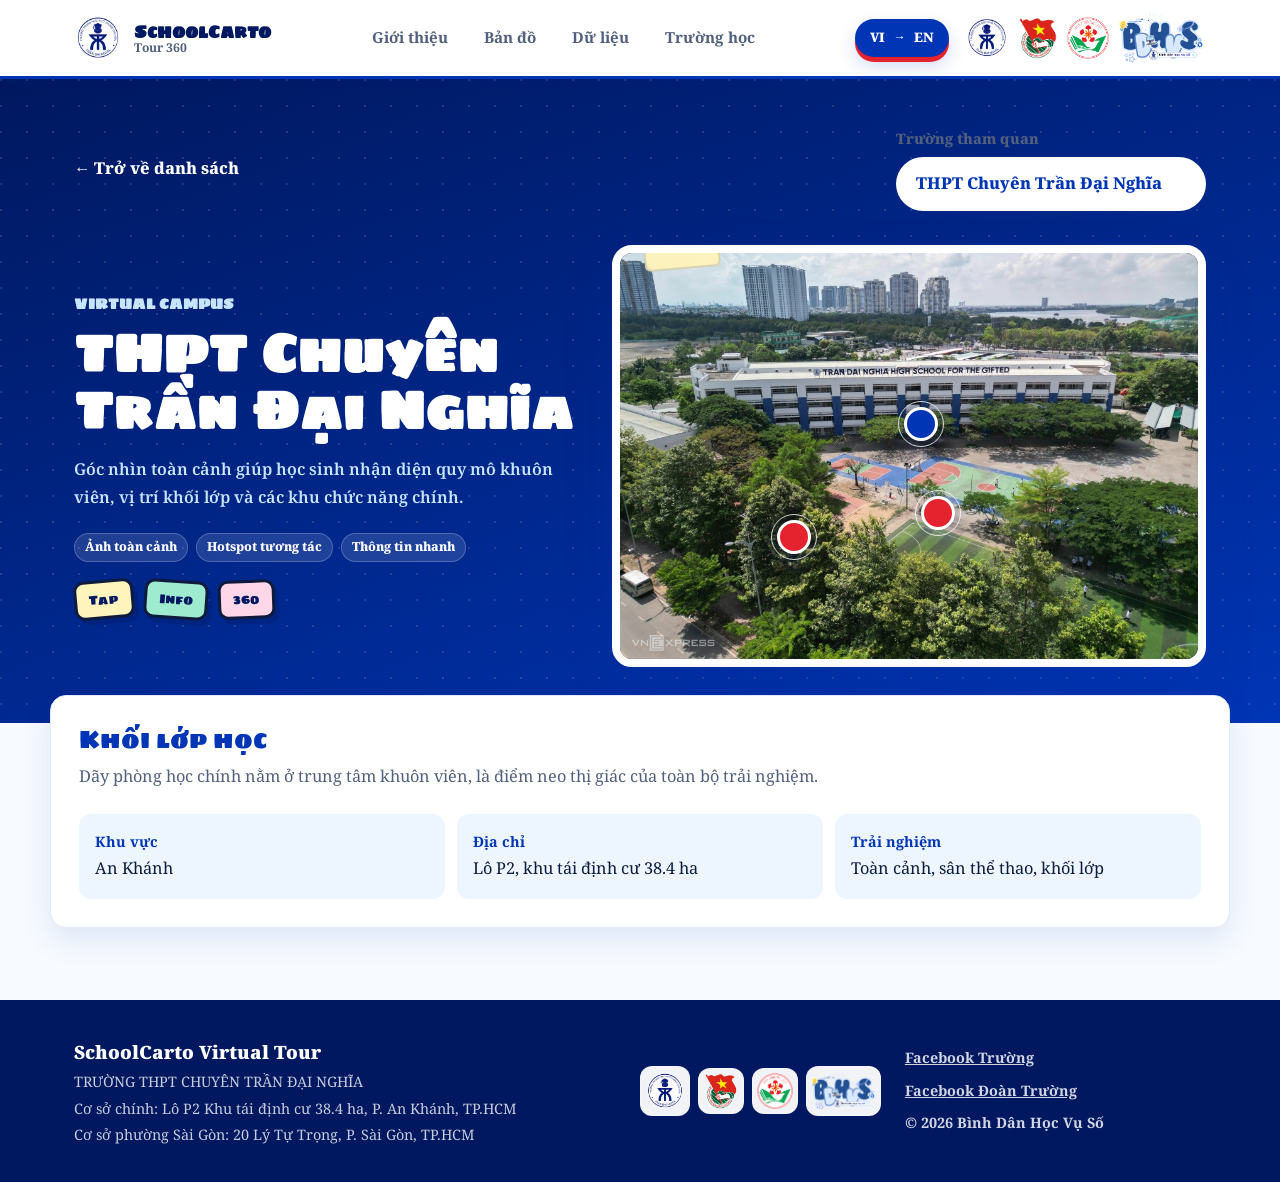
==== commit eb1d04d0: "Update tour360.html" ====
--- a/tour360.html
+++ b/tour360.html
@@ -6,9 +6,10 @@
     <meta name="description" content="Trải nghiệm tour 360 trong dự án SchoolCarto Virtual Tour.">
     <title>Tour 360 | SchoolCarto Virtual Tour</title>
     <link href="https://fonts.googleapis.com/css2?family=Noto+Serif:wght@400;500;600;700;800&family=Sigmar+One&display=swap" rel="stylesheet">
-    <link rel="stylesheet" href="assets/css/style.css">
+    <link rel="stylesheet" href="assets/css/style.css?v=20260618-2">
 </head>
 <body data-page="tour" class="tour-page">
+    <div class="scroll-progress" aria-hidden="true"><span id="scrollBar"></span></div>
     <header class="site-header">
         <div class="container header-inner">
             <a class="brand" href="index.html" aria-label="SchoolCarto Virtual Tour trang chủ">
@@ -19,11 +20,11 @@
                 </span>
             </a>
 
-            <nav class="site-nav" aria-label="Điều hướng chính">
-                <a href="index.html#gioi-thieu">Giới thiệu</a>
-                <a href="index.html#ban-do">Bản đồ</a>
-                <a href="index.html#du-lieu">Dữ liệu</a>
-                <a href="index.html#truong-hoc">Trường học</a>
+            <nav class="site-nav" aria-label="Điều hướng chính" data-i18n="nav.aria" data-i18n-attr="aria-label">
+                <a href="index.html#gioi-thieu" data-i18n="nav.about">Giới thiệu</a>
+                <a href="index.html#ban-do" data-i18n="nav.map">Bản đồ</a>
+                <a href="index.html#du-lieu" data-i18n="nav.data">Dữ liệu</a>
+                <a href="index.html#truong-hoc" data-i18n="nav.schools">Trường học</a>
             </nav>
 
             <button class="language-toggle" type="button" aria-label="Chuyển ngôn ngữ" aria-pressed="false" data-lang-toggle>
@@ -45,10 +46,10 @@
         <section class="tour-hero">
             <div class="container">
                 <div class="tour-topbar">
-                    <a class="back-link" href="index.html#truong-hoc">&larr; Trở về danh sách</a>
+                    <a class="back-link" href="index.html#truong-hoc"><span aria-hidden="true">&larr;</span> <span data-i18n="tour.back">Trở về danh sách</span></a>
 
                     <label class="selector-wrap tour-selector" for="tourSchoolSelect">
-                        <span>Trường tham quan</span>
+                        <span data-i18n="tour.selectSchool">Trường tham quan</span>
                         <select id="tourSchoolSelect" class="map-selector">
                             <option value="trandainghia">THPT Chuyên Trần Đại Nghĩa</option>
                             <option value="lehongphong">THPT Chuyên Lê Hồng Phong</option>
@@ -58,13 +59,13 @@
 
                 <div class="tour-grid">
                     <div class="tour-copy">
-                        <p class="eyebrow">Virtual campus</p>
+                        <p class="eyebrow" data-i18n="tour.eyebrow">Virtual campus</p>
                         <h1 id="tourTitle">THPT Chuyên Trần Đại Nghĩa</h1>
                         <p id="tourSubtitle">Góc nhìn toàn cảnh giúp học sinh hình dung nhanh quy mô khuôn viên, khu học tập và khu vận động của trường.</p>
                         <div class="tour-status-row" aria-label="Trạng thái tour">
-                            <span>Ảnh toàn cảnh</span>
-                            <span>Hotspot tương tác</span>
-                            <span>Thông tin nhanh</span>
+                            <span data-i18n="tour.pano">Ảnh toàn cảnh</span>
+                            <span data-i18n="tour.hotspot">Hotspot tương tác</span>
+                            <span data-i18n="tour.quickInfo">Thông tin nhanh</span>
                         </div>
                         <div class="hero-sticker-row tour-sticker-row" aria-hidden="true">
                             <span>Tap</span>
@@ -93,8 +94,8 @@
             <div>
                 <strong>SchoolCarto Virtual Tour</strong>
                 <p>TRƯỜNG THPT CHUYÊN TRẦN ĐẠI NGHĨA</p>
-                <p>Cơ sở chính: Lô P2 Khu tái định cư 38.4 ha, P. An Khánh, TP. HCM</p>
-                <p>Cơ sở phường Sài Gòn: 20 Lý Tự Trọng, P. Sài Gòn, TP.HCM</p>
+                <p data-i18n="footer.mainCampus">Cơ sở chính: Lô P2 Khu tái định cư 38.4 ha, P. An Khánh, TP.HCM</p>
+                <p data-i18n="footer.saigonCampus">Cơ sở phường Sài Gòn: 20 Lý Tự Trọng, P. Sài Gòn, TP.HCM</p>
             </div>
             <div class="footer-logos" aria-label="Logo đơn vị đồng hành">
                 <img src="assets/images/logos/truong.png" alt="Logo Trường THPT chuyên Trần Đại Nghĩa" class="logo-tdn">
@@ -103,13 +104,13 @@
                 <img src="assets/images/logos/bdhvs-tight.png" alt="Logo Bình Dân Học Vụ Số" class="logo-bdhvs">
             </div>
             <div class="footer-links">
-                <a href="https://www.facebook.com/thptchuyentrandainghia">Facebook Trường</a>
-                <a href="https://www.facebook.com/doantruongtdn">Facebook Đoàn Trường</a>
+                <a href="https://www.facebook.com/thptchuyentrandainghia" data-i18n="footer.schoolFacebook">Facebook Trường</a>
+                <a href="https://www.facebook.com/doantruongtdn" data-i18n="footer.unionFacebook">Facebook Đoàn Trường</a>
                 <span>© 2026 Bình Dân Học Vụ Số</span>
             </div>
         </div>
     </footer>
 
-    <script src="assets/js/main.js"></script>
+    <script src="assets/js/main.js?v=20260618-2"></script>
 </body>
 </html>
--- a/assets/css/style.css
+++ b/assets/css/style.css
@@ -95,9 +95,9 @@
 .header-inner {
     min-height: 76px;
     display: grid;
-    grid-template-columns: auto 1fr auto;
+    grid-template-columns: auto 1fr auto auto;
     align-items: center;
-    gap: 24px;
+    gap: 16px;
 }
 
 .brand {
@@ -149,6 +149,49 @@
 .site-nav a:hover {
     background: var(--klein-50);
     color: var(--klein);
+}
+
+.language-toggle {
+    align-items: center;
+    appearance: none;
+    background: var(--klein);
+    border: 0;
+    border-radius: 999px;
+    box-shadow: 0 5px 0 var(--hpd-red), 0 9px 18px rgba(0, 53, 181, .18);
+    color: var(--white);
+    cursor: pointer;
+    display: inline-flex;
+    flex-shrink: 0;
+    font: inherit;
+    font-size: .82rem;
+    font-weight: 900;
+    gap: 8px;
+    justify-content: center;
+    line-height: 1;
+    min-height: 38px;
+    min-width: 94px;
+    overflow: hidden;
+    padding: 8px 12px;
+    transition: transform .2s ease, box-shadow .2s ease, background .2s ease;
+}
+
+.lang-arrow {
+    display: inline-flex;
+    font-size: .95em;
+    line-height: 1;
+    transform: translateY(-1px);
+}
+
+.language-toggle:hover {
+    background: var(--klein-deep);
+    box-shadow: 0 4px 0 var(--hpd-red), 0 8px 16px rgba(0, 53, 181, .2);
+    transform: translateY(-1px);
+}
+
+.language-toggle.is-en {
+    background: var(--hpd-red);
+    color: var(--white);
+    box-shadow: 0 5px 0 var(--klein-deep), 0 9px 18px rgba(228, 35, 46, .18);
 }
 
 .partner-logos {
@@ -238,11 +281,13 @@
 .hero-title {
     position: relative;
     width: fit-content;
+    max-width: 100%;
     margin-top: 8px;
     color: var(--white);
-    font-size: 4.55rem;
+    font-size: clamp(2.25rem, 7.2vw, 4.55rem);
     line-height: .95;
-    overflow-wrap: anywhere;
+    overflow-wrap: normal;
+    white-space: nowrap;
     text-shadow: 4px 4px 0 var(--hpd-red);
 }
 
@@ -948,7 +993,7 @@
     position: absolute;
     right: 28px;
     top: -14px;
-    content: "VI/EN";
+    content: "DATA";
     background: var(--hpd-red);
     border: 3px solid var(--white);
     border-radius: 6px;
@@ -1389,6 +1434,7 @@
 
     .brand,
     .site-nav,
+    .language-toggle,
     .partner-logos {
         justify-content: center;
     }
@@ -1443,6 +1489,7 @@
         min-height: 0;
         gap: 7px;
         padding: 8px 14px 10px;
+        position: relative;
     }
 
     .brand {
@@ -1473,6 +1520,23 @@
         width: 100%;
     }
 
+    .language-toggle {
+        position: absolute;
+        right: 10px;
+        top: 8px;
+        justify-self: center;
+        min-height: 30px;
+        min-width: 72px;
+        box-shadow: 0 4px 0 var(--hpd-red), 0 7px 14px rgba(0, 53, 181, .16);
+        font-size: .68rem;
+        gap: 5px;
+        padding: 6px 8px;
+    }
+
+    .lang-arrow {
+        font-size: .9em;
+    }
+
     .partner-logos img {
         height: 30px;
         width: 30px;
@@ -1887,6 +1951,19 @@
         gap: 4px;
     }
 
+    .language-toggle {
+        right: 8px;
+        min-height: 27px;
+        min-width: 56px;
+        font-size: .58rem;
+        gap: 3px;
+        padding: 5px 6px;
+    }
+
+    .lang-arrow {
+        font-size: .85em;
+    }
+
     .partner-logos img {
         height: 27px;
         width: 27px;
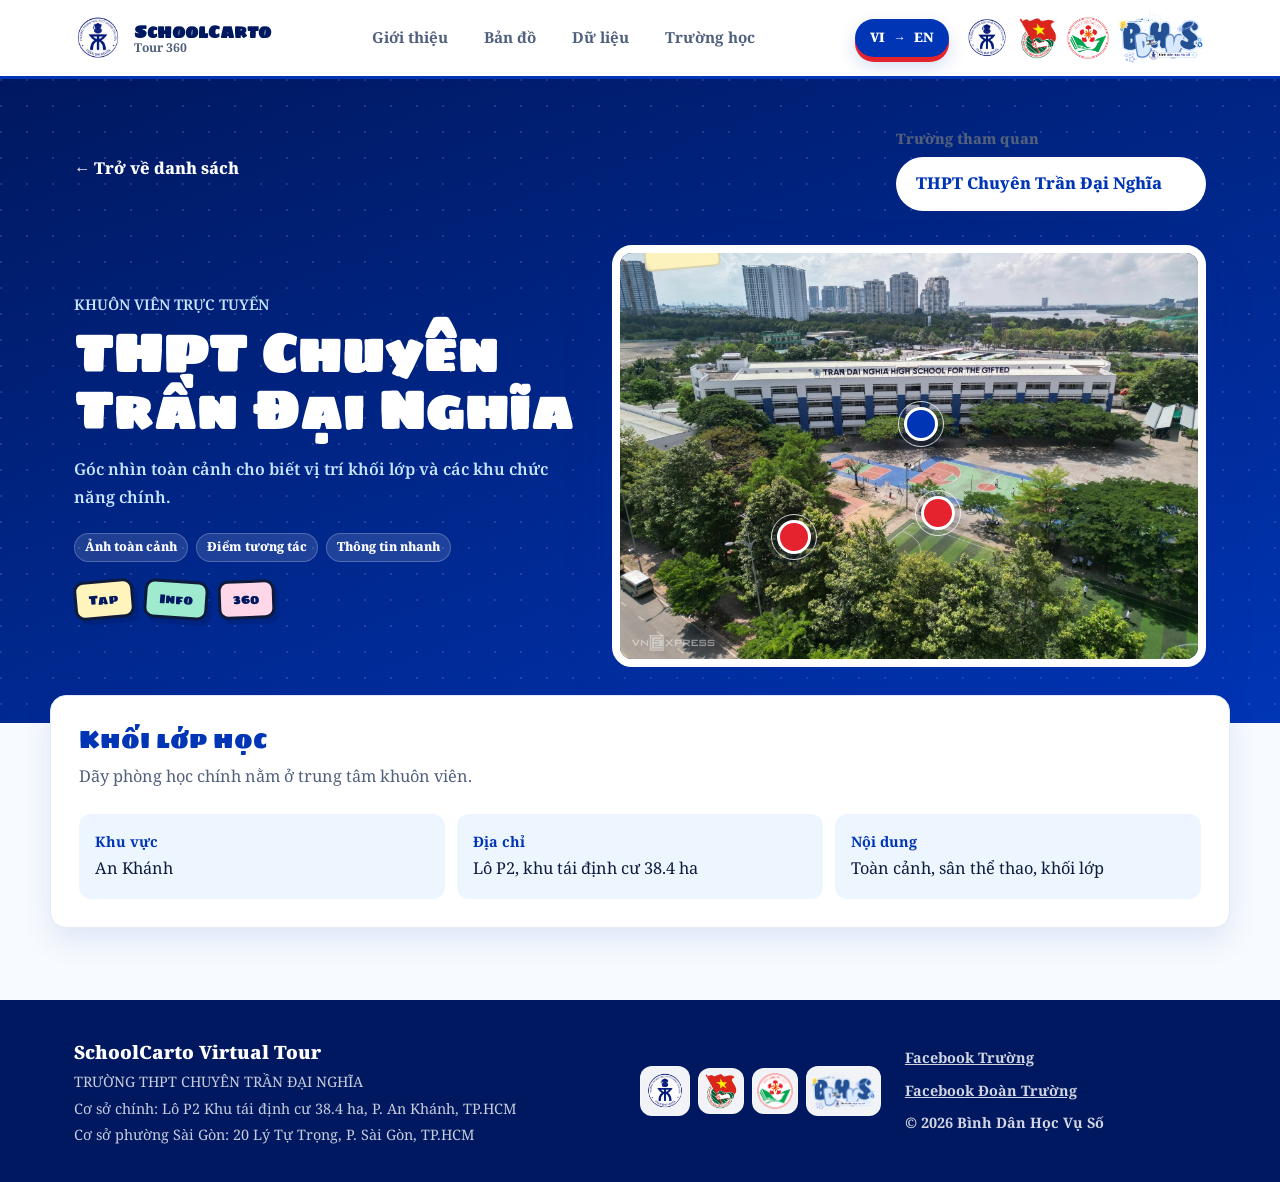
==== commit 2d3a7735: "Update tour360.html" ====
--- a/tour360.html
+++ b/tour360.html
@@ -5,8 +5,8 @@
     <meta name="viewport" content="width=device-width, initial-scale=1.0">
     <meta name="description" content="Trải nghiệm tour 360 trong dự án SchoolCarto Virtual Tour.">
     <title>Tour 360 | SchoolCarto Virtual Tour</title>
-    <link href="https://fonts.googleapis.com/css2?family=Noto+Serif:wght@400;500;600;700;800&family=Sigmar+One&display=swap" rel="stylesheet">
-    <link rel="stylesheet" href="assets/css/style.css?v=20260618-2">
+    <link href="https://fonts.googleapis.com/css2?family=Baloo+2:wght@500;600;700;800&family=Noto+Serif:wght@400;500;600;700;800&family=Sigmar+One&display=swap" rel="stylesheet">
+    <link rel="stylesheet" href="assets/css/style.css?v=20260623-3">
 </head>
 <body data-page="tour" class="tour-page">
     <div class="scroll-progress" aria-hidden="true"><span id="scrollBar"></span></div>
@@ -51,8 +51,8 @@
                     <label class="selector-wrap tour-selector" for="tourSchoolSelect">
                         <span data-i18n="tour.selectSchool">Trường tham quan</span>
                         <select id="tourSchoolSelect" class="map-selector">
-                            <option value="trandainghia">THPT Chuyên Trần Đại Nghĩa</option>
-                            <option value="lehongphong">THPT Chuyên Lê Hồng Phong</option>
+                            <option value="trandainghia">Trường THPT chuyên Trần Đại Nghĩa</option>
+                            <option value="lehongphong">Trường THPT chuyên Lê Hồng Phong</option>
                         </select>
                     </label>
                 </div>
@@ -60,7 +60,7 @@
                 <div class="tour-grid">
                     <div class="tour-copy">
                         <p class="eyebrow" data-i18n="tour.eyebrow">Virtual campus</p>
-                        <h1 id="tourTitle">THPT Chuyên Trần Đại Nghĩa</h1>
+                        <h1 id="tourTitle">Trường THPT chuyên Trần Đại Nghĩa</h1>
                         <p id="tourSubtitle">Góc nhìn toàn cảnh giúp học sinh hình dung nhanh quy mô khuôn viên, khu học tập và khu vận động của trường.</p>
                         <div class="tour-status-row" aria-label="Trạng thái tour">
                             <span data-i18n="tour.pano">Ảnh toàn cảnh</span>
@@ -75,7 +75,7 @@
                     </div>
 
                     <div class="tour-viewer" aria-label="Khung tham quan 360">
-                        <img id="tourImage" src="assets/images/anhchinh.png" alt="Không gian tham quan của THPT Chuyên Trần Đại Nghĩa">
+                        <img id="tourImage" src="assets/images/anhchinh.png" alt="Không gian tham quan của Trường THPT chuyên Trần Đại Nghĩa">
                         <div id="tourHotspots"></div>
                     </div>
                 </div>
@@ -111,6 +111,6 @@
         </div>
     </footer>
 
-    <script src="assets/js/main.js?v=20260618-2"></script>
+    <script src="assets/js/main.js?v=20260623-1"></script>
 </body>
 </html>
--- a/assets/css/style.css
+++ b/assets/css/style.css
@@ -45,13 +45,18 @@
 
 h1,
 h2,
+.brand-text strong {
+    font-family: "Sigmar One", "Noto Serif", Georgia, serif;
+    font-weight: 400;
+}
+
 h3,
-.brand-text strong,
 .eyebrow,
 .section-kicker,
-.panel-label {
-    font-family: "Sigmar One", "Noto Serif", Georgia, serif;
-    font-weight: 400;
+.panel-label,
+.badge {
+    font-family: "Noto Serif", Georgia, serif;
+    font-weight: 800;
 }
 
 img {
@@ -90,6 +95,23 @@
     border-bottom: 3px solid var(--klein);
     box-shadow: var(--shadow-sm);
     backdrop-filter: blur(14px);
+}
+
+.scroll-progress {
+    position: fixed;
+    inset: 0 0 auto;
+    z-index: 60;
+    height: 4px;
+    pointer-events: none;
+}
+
+.scroll-progress span {
+    display: block;
+    width: 0;
+    height: 100%;
+    background: linear-gradient(90deg, var(--klein), var(--klein-400), var(--gold));
+    box-shadow: 0 1px 6px rgba(0, 53, 181, .4);
+    transition: width .1s linear;
 }
 
 .header-inner {
@@ -177,9 +199,11 @@
 
 .lang-arrow {
     display: inline-flex;
+    font-family: Arial, "Segoe UI Symbol", sans-serif;
     font-size: .95em;
+    font-weight: 800;
     line-height: 1;
-    transform: translateY(-1px);
+    transform: none;
 }
 
 .language-toggle:hover {
@@ -192,6 +216,12 @@
     background: var(--hpd-red);
     color: var(--white);
     box-shadow: 0 5px 0 var(--klein-deep), 0 9px 18px rgba(228, 35, 46, .18);
+}
+
+.language-toggle.is-bi {
+    background: var(--gold);
+    color: var(--klein-deep);
+    box-shadow: 0 5px 0 var(--klein-deep), 0 9px 18px rgba(245, 185, 66, .2);
 }
 
 .partner-logos {
@@ -306,9 +336,63 @@
 .hero-subtitle {
     max-width: 620px;
     margin-top: 22px;
-    color: var(--klein-200);
+    color: var(--white);
     font-size: 1.18rem;
     font-weight: 600;
+}
+
+.i18n-en {
+    display: block;
+    margin-top: 3px;
+    font-size: .72em;
+    font-style: italic;
+    font-weight: 700;
+    line-height: 1.35;
+    opacity: .76;
+}
+
+.site-nav .i18n-en,
+.btn .i18n-en,
+.badge .i18n-en {
+    font-size: .68em;
+}
+
+.marquee {
+    overflow: hidden;
+    margin: -30px 0 58px;
+    border-block: 3px solid var(--klein);
+    background: var(--klein-50);
+    padding: 10px 0;
+    -webkit-mask: linear-gradient(90deg, transparent, #000 8%, #000 92%, transparent);
+    mask: linear-gradient(90deg, transparent, #000 8%, #000 92%, transparent);
+}
+
+.marquee-track {
+    display: flex;
+    align-items: center;
+    gap: 28px;
+    width: max-content;
+    animation: marquee 18s linear infinite;
+}
+
+.marquee-track span {
+    color: var(--klein);
+    font-family: "Sigmar One", "Noto Serif", Georgia, serif;
+    font-size: 1rem;
+    line-height: 1.2;
+    white-space: nowrap;
+}
+
+.marquee-track i {
+    width: 10px;
+    height: 10px;
+    background: var(--hpd-red);
+    border-radius: 50%;
+    transform: rotate(12deg);
+}
+
+.marquee:hover .marquee-track {
+    animation-play-state: paused;
 }
 
 .hero-subtitle-en {
@@ -572,7 +656,6 @@
 }
 
 .info-panel::after,
-.address-card::after,
 .school-card::after {
     position: absolute;
     right: 16px;
@@ -793,7 +876,8 @@
     box-shadow: 4px 5px 0 rgba(0, 24, 95, .18);
     color: var(--white);
     content: "Pin!";
-    font-family: "Sigmar One", "Noto Serif", Georgia, serif;
+    font-family: "Noto Serif", Georgia, serif;
+    font-weight: 900;
     font-size: .72rem;
     line-height: 1;
     padding: 8px 10px;
@@ -803,15 +887,17 @@
 
 .map-stage {
     position: relative;
+    aspect-ratio: 4 / 3;
     overflow: hidden;
     border-radius: 14px;
 }
 
 .map-image {
     width: 100%;
-    min-height: 360px;
+    height: 100%;
+    min-height: 0;
     border-radius: 14px;
-    object-fit: contain;
+    object-fit: cover;
 }
 
 .map-pins {
@@ -840,6 +926,10 @@
     font-size: .78rem;
     font-weight: 800;
     gap: 6px;
+}
+
+.map-legend b {
+    font: inherit;
 }
 
 .dot {
@@ -999,7 +1089,8 @@
     border-radius: 6px;
     box-shadow: var(--shadow-sm);
     color: var(--white);
-    font-family: "Sigmar One", "Noto Serif", Georgia, serif;
+    font-family: "Noto Serif", Georgia, serif;
+    font-weight: 900;
     font-size: .8rem;
     line-height: 1;
     padding: 8px 10px;
@@ -1021,6 +1112,12 @@
     font-size: .84rem;
     font-weight: 800;
     padding: 7px 12px;
+}
+
+.data-toolbar b,
+.data-toolbar i,
+.hero-floating-panel b {
+    font: inherit;
 }
 
 .address-grid {
@@ -1042,15 +1139,12 @@
     padding: 16px;
 }
 
-.address-card.featured {
-    border-top-color: var(--hpd-red);
-    background: linear-gradient(180deg, var(--red-soft), var(--white) 50%);
-}
-
 .address-card h3 {
     color: var(--klein);
-    font-size: 1.02rem;
-    line-height: 1.22;
+    font-family: "Sigmar One", "Noto Serif", Georgia, serif;
+    font-size: 1rem;
+    font-weight: 400;
+    line-height: 1.28;
 }
 
 .address-card p {
@@ -1082,6 +1176,86 @@
     transition: transform .25s ease, border-color .25s ease, box-shadow .25s ease;
 }
 
+.tilt {
+    transform: perspective(900px) rotateX(var(--ry, 0deg)) rotateY(var(--rx, 0deg));
+    transform-style: preserve-3d;
+    will-change: transform;
+}
+
+.school-card.tilt:hover {
+    transform: perspective(900px) translateY(-6px) rotateX(var(--ry, 0deg)) rotateY(var(--rx, 0deg));
+}
+
+.spotlight {
+    position: relative;
+    overflow: hidden;
+}
+
+.spotlight::before {
+    position: absolute;
+    inset: 0;
+    z-index: 0;
+    background: radial-gradient(190px circle at var(--mx, 50%) var(--my, 50%), rgba(112, 167, 255, .22), transparent 62%);
+    content: "";
+    opacity: 0;
+    pointer-events: none;
+    transition: opacity .25s ease;
+}
+
+.spotlight:hover::before {
+    opacity: 1;
+}
+
+.spotlight > * {
+    position: relative;
+    z-index: 1;
+}
+
+.btn-primary {
+    position: relative;
+    overflow: hidden;
+}
+
+.btn-primary::after {
+    position: absolute;
+    left: -120%;
+    top: 0;
+    width: 60%;
+    height: 100%;
+    background: linear-gradient(120deg, transparent, rgba(255, 255, 255, .5), transparent);
+    content: "";
+    transform: skewX(-18deg);
+    transition: left .6s ease;
+}
+
+.btn-primary:hover::after {
+    left: 140%;
+}
+
+.badge-pulse {
+    position: absolute;
+    right: 10px;
+    top: 10px;
+    z-index: 3;
+    background: var(--hpd-red);
+    border: 2px solid var(--white);
+    border-radius: 999px;
+    color: var(--white);
+    font-size: .68rem;
+    font-weight: 900;
+    line-height: 1;
+    padding: 6px 9px;
+}
+
+.badge-pulse::after {
+    position: absolute;
+    inset: -4px;
+    border: 2px solid var(--hpd-red);
+    border-radius: inherit;
+    content: "";
+    animation: ringPulse 1.6s ease-out infinite;
+}
+
 .school-card:hover {
     border-color: var(--klein-400);
     box-shadow: 0 18px 36px rgba(0, 47, 167, .14);
@@ -1258,6 +1432,24 @@
     50% {
         opacity: .15;
         transform: scale(1.25);
+    }
+}
+
+@keyframes marquee {
+    to {
+        transform: translateX(-50%);
+    }
+}
+
+@keyframes ringPulse {
+    0% {
+        opacity: .7;
+        transform: scale(.8);
+    }
+
+    100% {
+        opacity: 0;
+        transform: scale(1.5);
     }
 }
 
@@ -1483,6 +1675,16 @@
         text-align: center;
     }
 
+    [data-lang-mode="bi"] .site-nav a {
+        min-height: 46px;
+    }
+
+    .site-nav .i18n-en {
+        display: block;
+        font-size: .62em;
+        margin-top: 2px;
+    }
+
     .header-inner {
         display: grid;
         grid-template-columns: minmax(0, 1fr);
@@ -1556,6 +1758,19 @@
         margin-bottom: 34px;
     }
 
+    .marquee {
+        margin: -18px 0 36px;
+        padding: 8px 0;
+    }
+
+    .marquee-track {
+        gap: 20px;
+    }
+
+    .marquee-track span {
+        font-size: .82rem;
+    }
+
     .hero-grid {
         gap: clamp(14px, 3dvh, 20px);
         padding-top: clamp(22px, 5dvh, 34px);
@@ -1727,8 +1942,8 @@
 
     .map-image {
         min-height: 0;
-        max-height: 300px;
-        object-fit: contain;
+        max-height: none;
+        object-fit: cover;
     }
 
     .map-pin::after {
@@ -1807,6 +2022,12 @@
 
     .school-card {
         border-radius: 14px;
+    }
+
+    .tilt,
+    .school-card.tilt:hover {
+        transform: none;
+        will-change: auto;
     }
 
     .card-content h3 {
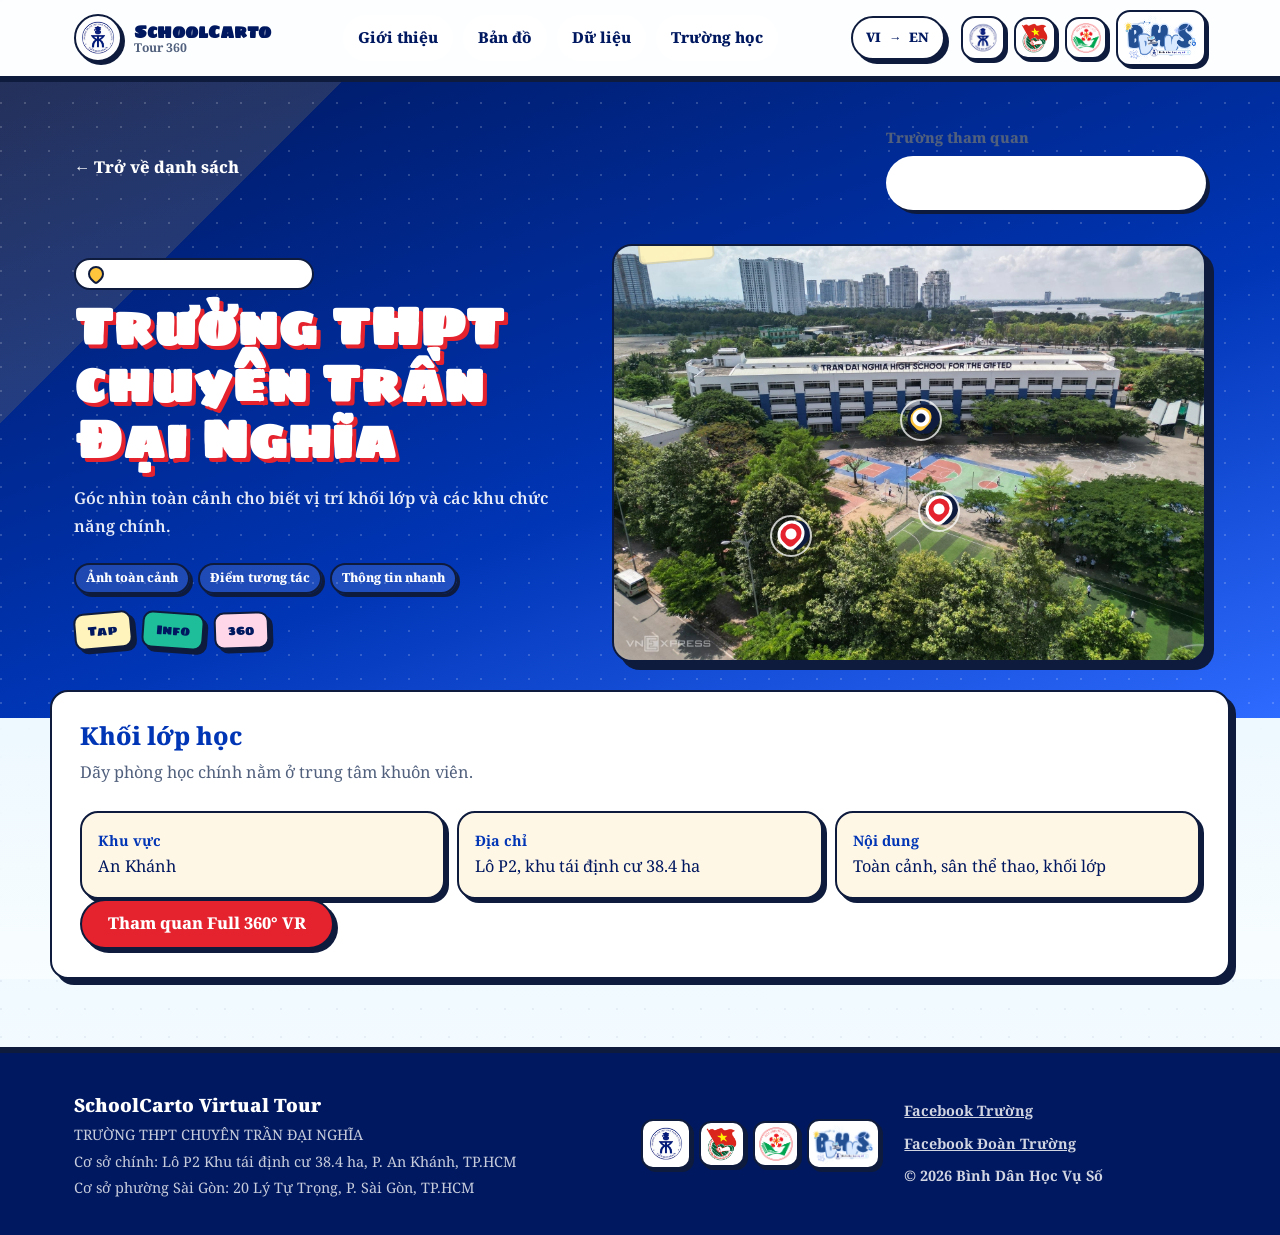
==== commit 9462fb83: "Add files via upload" ====
--- a/tour360.html
+++ b/tour360.html
@@ -51,8 +51,8 @@
                     <label class="selector-wrap tour-selector" for="tourSchoolSelect">
                         <span data-i18n="tour.selectSchool">Trường tham quan</span>
                         <select id="tourSchoolSelect" class="map-selector">
-                            <option value="trandainghia">Trường THPT chuyên Trần Đại Nghĩa</option>
-                            <option value="lehongphong">Trường THPT chuyên Lê Hồng Phong</option>
+                            <option value="ctdn">Trường THPT chuyên Trần Đại Nghĩa</option>
+                            <option value="clhp">Trường THPT chuyên Lê Hồng Phong</option>
                         </select>
                     </label>
                 </div>
@@ -81,11 +81,15 @@
                 </div>
             </div>
         </section>
-
+        
         <section class="container tour-info" aria-live="polite">
             <h2 id="tourInfoTitle">Khối lớp học</h2>
             <p id="tourInfoText">Dãy phòng học chính nằm ở trung tâm khuôn viên, là điểm neo thị giác của toàn bộ trải nghiệm.</p>
             <div id="tourInfoList" class="tour-info-list"></div>
+
+            <div class="tour-full-action">
+                <a id="full360Link" href="#" class="btn btn-primary" data-i18n="cta.viewFull360">Tham quan Full 360° VR</a>
+            </div>
         </section>
     </main>
 
--- a/assets/css/style.css
+++ b/assets/css/style.css
@@ -1,25 +1,33 @@
 :root {
+    --ink: #00185F;
+    --klein-deep: #00185F;
     --klein: #0035B5;
-    --klein-deep: #00185F;
-    --klein-600: #1E55D6;
+    --blue: #0035B5;
+    --blue-bright: #2E6BFF;
+    --klein-600: #2E6BFF;
     --klein-400: #70A7FF;
     --klein-200: #C8E5FF;
     --klein-50: #EDF6FF;
-    --paper: #F7FBFF;
+    --sky: #EDF6FF;
+    --paper: #FFF7E6;
     --white: #FFFFFF;
-    --gold: #F5B942;
+    --gold: #FFC53D;
+    --sun: #FFC53D;
     --hpd-red: #E4232E;
+    --red: #E4232E;
+    --red-strong: #D81724;
     --red-soft: #FFE9EC;
-    --mint: #9EEBCF;
+    --mint: #1FBE9B;
+    --mint-soft: #CFF8ED;
     --pink: #FFD7E8;
     --paper-yellow: #FFF4BC;
-    --ink: #0E1B3D;
     --ink-soft: #51607D;
-    --line: #E3E9F8;
-    --radius: 16px;
-    --shadow-sm: 0 2px 10px rgba(0, 47, 167, .06);
-    --shadow-md: 0 12px 30px rgba(0, 47, 167, .10);
-    --shadow-lg: 0 22px 50px rgba(0, 47, 167, .16);
+    --line: #0E1B3D;
+    --radius: 18px;
+    --shadow-sm: 4px 4px 0 var(--line);
+    --shadow-md: 6px 6px 0 var(--line);
+    --shadow-lg: 8px 8px 0 var(--line);
+    --border-bold: 2.5px solid var(--line);
 }
 
 * {
@@ -55,7 +63,7 @@
 .section-kicker,
 .panel-label,
 .badge {
-    font-family: "Noto Serif", Georgia, serif;
+    font-family: "Baloo 2", "Noto Serif", Georgia, serif;
     font-weight: 800;
 }
 
@@ -1616,6 +1624,707 @@
     font-size: .9rem;
 }
 
+/* Design spec v2: adventure-map chrome with objective data surfaces. */
+body {
+    background:
+        radial-gradient(circle at 1px 1px, rgba(0, 24, 95, .055) 1px, transparent 0) 0 0 / 28px 28px,
+        linear-gradient(180deg, #C9E7FF 0%, #D8EFFF 28%, #EAF7FF 62%, #F8FDFF 100%);
+    background-color: #F8FDFF;
+}
+
+main {
+    background:
+        linear-gradient(180deg, rgba(201, 231, 255, .96) 0%, rgba(216, 239, 255, .9) 28%, rgba(234, 247, 255, .78) 62%, rgba(248, 253, 255, .96) 100%);
+}
+
+.site-header {
+    border-bottom: var(--border-bold);
+    box-shadow: 0 4px 0 var(--line);
+}
+
+.brand-logo,
+.partner-logos img,
+.footer-logos img {
+    background: var(--white);
+    border: var(--border-bold);
+    box-shadow: 3px 3px 0 var(--line);
+}
+
+.brand-logo {
+    border-radius: 50%;
+    padding: 3px;
+}
+
+.brand-text small,
+.site-nav a,
+.language-toggle,
+.btn,
+.map-selector,
+.selector-wrap span,
+.data-toolbar span,
+.card-meta span,
+.tour-status-row span {
+    font-family: "Baloo 2", "Noto Serif", Georgia, serif;
+}
+
+.site-nav a {
+    background: var(--white);
+    border: 2px solid transparent;
+    color: var(--ink);
+    font-weight: 800;
+}
+
+.site-nav a:hover,
+.site-nav a:focus-visible {
+    background: var(--sun);
+    border-color: var(--line);
+    color: var(--ink);
+    box-shadow: 3px 3px 0 var(--line);
+    transform: translate(-1px, -1px);
+}
+
+.language-toggle {
+    background: var(--white);
+    border: var(--border-bold);
+    box-shadow: 4px 4px 0 var(--line);
+    color: var(--ink);
+    min-height: 44px;
+}
+
+.language-toggle:hover {
+    background: var(--sun);
+    box-shadow: 5px 5px 0 var(--line);
+    color: var(--ink);
+    transform: translate(-1px, -1px);
+}
+
+.language-toggle:active,
+.btn:active,
+.map-selector:active {
+    box-shadow: 0 0 0 var(--line);
+    transform: translate(4px, 4px);
+}
+
+.language-toggle.is-en {
+    background: var(--mint);
+    box-shadow: 4px 4px 0 var(--line);
+    color: var(--ink);
+}
+
+.language-toggle.is-bi {
+    background: var(--paper-yellow);
+    box-shadow: 4px 4px 0 var(--line);
+}
+
+.partner-logos {
+    gap: 9px;
+}
+
+.partner-logos img {
+    border-radius: 14px;
+    padding: 4px;
+}
+
+.partner-logos .logo-bdhvs {
+    padding: 2px 5px;
+}
+
+.hero-section,
+.tour-hero {
+    background:
+        radial-gradient(circle at 1px 1px, rgba(255, 255, 255, .18) 1px, transparent 0) 0 0 / 24px 24px,
+        linear-gradient(135deg, rgba(255, 197, 61, .14) 0 18%, transparent 18% 100%),
+        linear-gradient(160deg, var(--klein-deep), var(--klein) 58%, var(--blue-bright));
+}
+
+.hero-section::before {
+    right: min(7vw, 88px);
+    top: 36px;
+    width: 72px;
+    height: 72px;
+    background:
+        linear-gradient(90deg, transparent 47%, var(--line) 48% 52%, transparent 53%),
+        linear-gradient(0deg, transparent 47%, var(--line) 48% 52%, transparent 53%),
+        radial-gradient(circle, var(--white) 0 47%, var(--sun) 48% 100%);
+    border: var(--border-bold);
+    border-radius: 50%;
+    box-shadow: 5px 5px 0 var(--line);
+    transform: rotate(10deg);
+}
+
+.hero-section::after {
+    background:
+        linear-gradient(90deg, rgba(255, 255, 255, .22) 50%, transparent 0) 0 0 / 18px 18px,
+        linear-gradient(rgba(255, 255, 255, .22) 50%, transparent 0) 0 0 / 18px 18px;
+}
+
+.eyebrow,
+.section-kicker,
+.panel-label {
+    align-items: center;
+    background: var(--white);
+    border: 2px solid var(--line);
+    border-radius: 999px;
+    color: var(--red-strong);
+    display: inline-flex;
+    font-family: "Baloo 2", "Noto Serif", Georgia, serif;
+    font-size: .88rem;
+    font-weight: 800;
+    line-height: 1.1;
+    padding: 6px 12px;
+    text-transform: uppercase;
+}
+
+.eyebrow::before,
+.section-kicker::before {
+    background: var(--sun);
+    border: 2px solid var(--line);
+    border-radius: 50% 50% 50% 4px;
+    content: "";
+    height: 12px;
+    margin-right: 8px;
+    transform: rotate(-45deg);
+    width: 12px;
+}
+
+.hero-title,
+.tour-copy h1 {
+    text-shadow: 4px 4px 0 var(--red);
+}
+
+.section-heading h2 {
+    color: var(--blue);
+    text-shadow: 4px 4px 0 #FFE27A;
+}
+
+.hero-subtitle,
+.hero-subtitle-en,
+.tour-copy p {
+    color: rgba(255, 255, 255, .9);
+}
+
+.btn {
+    border: var(--border-bold);
+    box-shadow: 4px 4px 0 var(--line);
+    font-weight: 800;
+    min-height: 48px;
+}
+
+.btn:hover {
+    box-shadow: 5px 5px 0 var(--line);
+    transform: translate(-1px, -1px);
+}
+
+.btn-primary {
+    background: var(--red);
+    color: var(--white);
+}
+
+.btn-primary:hover {
+    background: var(--red-strong);
+    box-shadow: 5px 5px 0 var(--line);
+}
+
+.btn-ghost {
+    background: var(--white);
+    color: var(--ink);
+}
+
+.btn-ghost:hover {
+    background: var(--sun);
+    color: var(--ink);
+}
+
+.hero-tags span,
+.badge,
+.data-toolbar span,
+.card-meta span,
+.tour-status-row span {
+    border: 2px solid var(--line);
+    box-shadow: 3px 3px 0 var(--line);
+}
+
+.hero-tags span {
+    background: rgba(255, 255, 255, .16);
+}
+
+.badge {
+    background: var(--mint-soft);
+    color: var(--ink);
+    font-family: "Baloo 2", "Noto Serif", Georgia, serif;
+}
+
+.hero-sticker-row span {
+    animation: none;
+    border: var(--border-bold);
+    box-shadow: 4px 4px 0 var(--line);
+}
+
+.hero-sticker-row span:hover {
+    animation: stickerWiggle .45s ease both;
+}
+
+.hero-media img,
+.tour-viewer {
+    border: var(--border-bold);
+    box-shadow: var(--shadow-lg);
+}
+
+.pin-mascot {
+    animation: pinDrop .7s cubic-bezier(.18, .95, .24, 1.2) both;
+    background: var(--sun);
+    border: var(--border-bold);
+    box-shadow: 6px 6px 0 var(--line);
+}
+
+.pin-mascot span,
+.pin-mascot::before {
+    filter: drop-shadow(1px 1px 0 var(--line));
+}
+
+.pin-mascot span {
+    background: var(--ink);
+    box-shadow: 24px 0 0 var(--ink);
+}
+
+.pin-mascot::before {
+    border-bottom-color: var(--ink);
+}
+
+.pin-mascot::after {
+    background: var(--red);
+    border: 3px solid var(--line);
+}
+
+.pin-mascot:hover {
+    animation: pinBounce .45s ease both;
+}
+
+.hero-floating-panel {
+    border: var(--border-bold);
+    border-left: var(--border-bold);
+    box-shadow: var(--shadow-md);
+}
+
+.route-divider {
+    height: 76px;
+    margin: -26px auto 34px;
+    max-width: 960px;
+    padding: 0 24px;
+    position: relative;
+}
+
+.route-divider::before {
+    border-top: 4px dashed var(--line);
+    content: "";
+    left: 54px;
+    position: absolute;
+    right: 54px;
+    top: 38px;
+    transform: rotate(-1.2deg);
+}
+
+.route-divider span,
+.route-divider i,
+.route-divider b {
+    background: var(--white);
+    border: var(--border-bold);
+    box-shadow: 4px 4px 0 var(--line);
+    display: block;
+    position: absolute;
+}
+
+.route-divider span {
+    border-radius: 50% 50% 50% 7px;
+    height: 34px;
+    left: 40px;
+    top: 20px;
+    transform: rotate(-45deg);
+    width: 34px;
+}
+
+.route-divider span::before {
+    background: var(--sun);
+    border: 2px solid var(--line);
+    border-radius: 50%;
+    content: "";
+    height: 11px;
+    left: 8px;
+    position: absolute;
+    top: 8px;
+    width: 11px;
+}
+
+.route-divider i {
+    background: var(--mint);
+    border-radius: 50%;
+    height: 22px;
+    left: 50%;
+    top: 28px;
+    transform: translateX(-50%);
+    width: 22px;
+}
+
+.route-divider b {
+    background: var(--red);
+    border-radius: 4px;
+    height: 28px;
+    right: 42px;
+    top: 24px;
+    transform: rotate(7deg);
+    width: 28px;
+}
+
+.route-divider-b {
+    margin-top: -40px;
+}
+
+.info-section,
+.data-section,
+.map-section,
+.schools-section,
+.tour-info {
+    border: var(--border-bold);
+    border-radius: var(--radius);
+    box-shadow: var(--shadow-md);
+}
+
+.info-section {
+    background: var(--sky);
+}
+
+.map-section {
+    background:
+        linear-gradient(135deg, rgba(255, 255, 255, .6), rgba(255, 247, 230, .95)),
+        radial-gradient(circle at 12px 12px, rgba(14, 27, 61, .08) 2px, transparent 0) 0 0 / 30px 30px;
+    padding: 42px 36px;
+}
+
+.data-section {
+    background:
+        linear-gradient(135deg, rgba(255, 255, 255, .96), rgba(255, 255, 255, .92)),
+        radial-gradient(circle at 12px 12px, rgba(0, 53, 181, .08) 2px, transparent 0) 0 0 / 28px 28px;
+}
+
+.schools-section {
+    background: var(--sky);
+    padding: 44px 36px;
+}
+
+.info-panel,
+.process-strip div,
+.map-container,
+.map-details,
+.address-card,
+.school-card,
+.tour-info-list div,
+.play-token {
+    border: var(--border-bold);
+    border-radius: var(--radius);
+    box-shadow: var(--shadow-sm);
+}
+
+.info-panel {
+    overflow: visible;
+}
+
+.info-panel h3,
+.process-strip strong,
+.map-details h3,
+.card-content h3,
+.address-card h3,
+.tour-info h2 {
+    color: var(--blue);
+    font-family: "Baloo 2", "Noto Serif", Georgia, serif;
+    font-weight: 800;
+}
+
+.campaign-hpd h3 {
+    color: var(--blue);
+}
+
+.process-strip div {
+    background: var(--white);
+}
+
+.process-strip span {
+    color: var(--red-strong);
+    font-family: "Baloo 2", "Noto Serif", Georgia, serif;
+}
+
+.map-selector {
+    background: var(--white);
+    border: var(--border-bold);
+    box-shadow: 4px 4px 0 var(--line);
+    color: var(--ink);
+    min-height: 48px;
+}
+
+.map-container {
+    background: var(--white);
+    overflow: visible;
+}
+
+.map-container::before,
+.data-section::before,
+.badge-pulse {
+    background: var(--sun);
+    border: var(--border-bold);
+    box-shadow: 4px 4px 0 var(--line);
+    color: var(--ink);
+    font-family: "Baloo 2", "Noto Serif", Georgia, serif;
+}
+
+.map-stage,
+.map-image {
+    border-radius: 16px;
+}
+
+.map-stage {
+    border: var(--border-bold);
+    background: var(--paper);
+}
+
+.map-legend {
+    border: var(--border-bold);
+    box-shadow: var(--shadow-sm);
+    font-family: "Baloo 2", "Noto Serif", Georgia, serif;
+}
+
+.dot {
+    border: 2px solid var(--line);
+}
+
+.dot-school {
+    background: var(--blue);
+}
+
+.dot-active {
+    background: var(--sun);
+}
+
+.map-pin {
+    background: transparent;
+    border: 0;
+    box-shadow: none;
+    height: 44px;
+    min-height: 44px;
+    min-width: 44px;
+    width: 44px;
+    z-index: 2;
+}
+
+.map-pin::before {
+    background:
+        radial-gradient(circle at 50% 50%, var(--white) 0 5px, transparent 6px),
+        var(--blue);
+    border: 3px solid var(--white);
+    border-radius: 50% 50% 50% 8px;
+    box-shadow: 4px 4px 0 var(--line);
+    content: "";
+    inset: 7px 8px 11px;
+    opacity: 1;
+    position: absolute;
+    transform: rotate(-45deg);
+    transition: transform .2s ease, background .2s ease, border-color .2s ease, box-shadow .2s ease;
+}
+
+.map-pin::after {
+    border: 2px solid var(--line);
+    border-radius: 10px;
+    box-shadow: 4px 4px 0 var(--line);
+    font-family: "Baloo 2", "Noto Serif", Georgia, serif;
+    top: -46px;
+}
+
+.map-pin:hover,
+.map-pin:focus-visible,
+.map-pin.is-active {
+    background: transparent;
+    transform: translate(-50%, -50%) scale(1.08);
+}
+
+.map-pin:hover::before,
+.map-pin:focus-visible::before {
+    background:
+        radial-gradient(circle at 50% 50%, var(--white) 0 5px, transparent 6px),
+        var(--mint);
+    opacity: 1;
+    transform: rotate(-45deg) translate(-2px, -2px);
+}
+
+.map-pin.is-active {
+    z-index: 4;
+}
+
+.map-pin.is-active::before {
+    background:
+        radial-gradient(circle at 50% 50%, var(--line) 0 4px, var(--white) 5px 8px, transparent 9px),
+        var(--sun);
+    border-color: var(--line);
+    box-shadow: 5px 5px 0 var(--line);
+    opacity: 1;
+    transform: rotate(-45deg) scale(1.16);
+}
+
+.map-details .school-en {
+    color: var(--red-strong);
+}
+
+.map-details .school-address {
+    background: var(--paper);
+    border: var(--border-bold);
+    border-left: 8px solid var(--sun);
+    box-shadow: 3px 3px 0 var(--line);
+}
+
+.address-card {
+    border-top: var(--border-bold);
+    min-height: 170px;
+}
+
+.address-card:nth-child(3n + 1) {
+    background: var(--white);
+}
+
+.address-card:nth-child(3n + 2) {
+    background: var(--sky);
+}
+
+.address-card:nth-child(3n + 3) {
+    background: var(--paper);
+}
+
+.address-card h3 {
+    font-size: 1.06rem;
+    line-height: 1.22;
+}
+
+.school-card {
+    border-radius: var(--radius);
+}
+
+.school-card:hover {
+    border-color: var(--line);
+    box-shadow: 9px 9px 0 var(--line);
+    transform: translate(-3px, -3px);
+}
+
+.school-card img {
+    border-bottom: var(--border-bold);
+}
+
+.badge-pulse::after {
+    border-color: var(--line);
+}
+
+.hotspot {
+    background: transparent;
+    border: 0;
+    box-shadow: none;
+    height: 44px;
+    min-height: 44px;
+    min-width: 44px;
+    width: 44px;
+}
+
+.hotspot::before {
+    background:
+        radial-gradient(circle at 50% 50%, var(--white) 0 5px, transparent 6px),
+        var(--red);
+    border: 3px solid var(--white);
+    border-radius: 50% 50% 50% 8px;
+    box-shadow: 4px 4px 0 var(--line);
+    content: "";
+    inset: 7px 8px 11px;
+    position: absolute;
+    transform: rotate(-45deg);
+}
+
+.hotspot::after {
+    border: 2px solid rgba(255, 255, 255, .75);
+    inset: 1px;
+}
+
+.hotspot:hover,
+.hotspot:focus-visible,
+.hotspot.is-active {
+    background: transparent;
+}
+
+.hotspot:hover::before,
+.hotspot:focus-visible::before,
+.hotspot.is-active::before {
+    background:
+        radial-gradient(circle at 50% 50%, var(--line) 0 4px, var(--white) 5px 8px, transparent 9px),
+        var(--sun);
+    border-color: var(--line);
+}
+
+.tour-info {
+    background: var(--white);
+}
+
+.tour-info-list div {
+    background: var(--paper);
+}
+
+.marquee-track {
+    animation-play-state: paused;
+}
+
+.marquee.is-visible .marquee-track {
+    animation-play-state: running;
+}
+
+.site-footer {
+    border-top: var(--border-bold);
+    box-shadow: 0 -4px 0 var(--line);
+}
+
+@keyframes pinDrop {
+    0% {
+        opacity: 0;
+        transform: translateY(-30px) rotate(-18deg) scale(.82);
+    }
+
+    70% {
+        opacity: 1;
+        transform: translateY(5px) rotate(-18deg) scale(1.04);
+    }
+
+    100% {
+        opacity: 1;
+        transform: translateY(0) rotate(-18deg) scale(1);
+    }
+}
+
+@keyframes pinBounce {
+    0%,
+    100% {
+        transform: rotate(-18deg) translateY(0);
+    }
+
+    50% {
+        transform: rotate(-18deg) translateY(-7px);
+    }
+}
+
+@keyframes stickerWiggle {
+    0%,
+    100% {
+        transform: rotate(var(--sticker-rotate, -5deg));
+    }
+
+    35% {
+        transform: rotate(4deg) translateY(-2px);
+    }
+
+    70% {
+        transform: rotate(-3deg);
+    }
+}
+
 @media (max-width: 1040px) {
     .header-inner {
         grid-template-columns: 1fr;
@@ -2214,6 +2923,189 @@
     }
 }
 
+@media (max-width: 780px) {
+    .header-inner {
+        grid-template-areas:
+            "brand lang"
+            "nav nav"
+            "logos logos";
+        grid-template-columns: minmax(0, 1fr) auto;
+        padding: 10px 12px 12px;
+    }
+
+    .brand {
+        grid-area: brand;
+        justify-content: flex-start;
+        min-width: 0;
+    }
+
+    .brand-text {
+        min-width: 0;
+    }
+
+    .site-nav {
+        grid-area: nav;
+    }
+
+    .language-toggle {
+        grid-area: lang;
+        justify-self: end;
+        min-height: 44px;
+        min-width: 82px;
+        padding: 8px 9px;
+        position: static;
+    }
+
+    .partner-logos {
+        grid-area: logos;
+        min-height: 44px;
+    }
+
+    .partner-logos img {
+        height: 34px;
+        width: 34px;
+    }
+
+    .partner-logos .logo-tdn {
+        height: 35px;
+        width: 35px;
+    }
+
+    .partner-logos .logo-bdhvs {
+        height: 42px;
+        max-width: 82px;
+    }
+
+    .site-nav a {
+        border: 2px solid var(--line);
+        box-shadow: 2px 2px 0 var(--line);
+        font-family: "Baloo 2", "Noto Serif", Georgia, serif;
+        font-size: .72rem;
+        min-height: 38px;
+    }
+
+    .hero-section {
+        border-bottom: var(--border-bold);
+    }
+
+    .hero-title {
+        font-size: clamp(2rem, 11vw, 3rem);
+        max-width: 100%;
+    }
+
+    .tour-copy h1 {
+        font-size: clamp(1.72rem, 8.6vw, 2.35rem);
+        line-height: 1.12;
+        overflow-wrap: anywhere;
+        text-shadow: 3px 3px 0 #FFE27A;
+    }
+
+    .btn {
+        min-height: 44px;
+    }
+
+    .hero-actions {
+        grid-template-columns: 1fr;
+    }
+
+    .route-divider {
+        height: 54px;
+        margin: -16px auto 26px;
+        padding: 0 14px;
+    }
+
+    .route-divider::before {
+        left: 42px;
+        right: 42px;
+        top: 27px;
+    }
+
+    .route-divider span {
+        height: 26px;
+        left: 24px;
+        top: 14px;
+        width: 26px;
+    }
+
+    .route-divider span::before {
+        height: 8px;
+        left: 6px;
+        top: 6px;
+        width: 8px;
+    }
+
+    .route-divider i {
+        height: 18px;
+        top: 19px;
+        width: 18px;
+    }
+
+    .route-divider b {
+        height: 22px;
+        right: 24px;
+        top: 16px;
+        width: 22px;
+    }
+
+    .info-section,
+    .data-section,
+    .map-section,
+    .schools-section,
+    .tour-info {
+        padding: 24px 16px;
+        width: auto;
+    }
+
+    .map-section,
+    .schools-section {
+        margin-bottom: 48px;
+    }
+
+    .section-heading h2 {
+        text-shadow: 3px 3px 0 #FFE27A;
+    }
+
+    .map-container,
+    .map-details,
+    .school-card,
+    .address-card,
+    .info-panel,
+    .process-strip div {
+        box-shadow: 4px 4px 0 var(--line);
+    }
+
+    .map-stage {
+        aspect-ratio: 4 / 3;
+    }
+
+    .map-pin,
+    .hotspot {
+        height: 44px;
+        min-height: 44px;
+        min-width: 44px;
+        width: 44px;
+    }
+
+    .address-card h3 {
+        font-size: 1rem;
+    }
+
+    .footer-logos img {
+        height: 42px;
+        width: 42px;
+    }
+
+    .footer-logos .logo-tdn {
+        height: 44px;
+        width: 44px;
+    }
+
+    .footer-logos .logo-bdhvs {
+        height: 44px;
+        max-width: 92px;
+    }
+}
+
 @media (prefers-reduced-motion: reduce) {
     html {
         scroll-behavior: auto;
